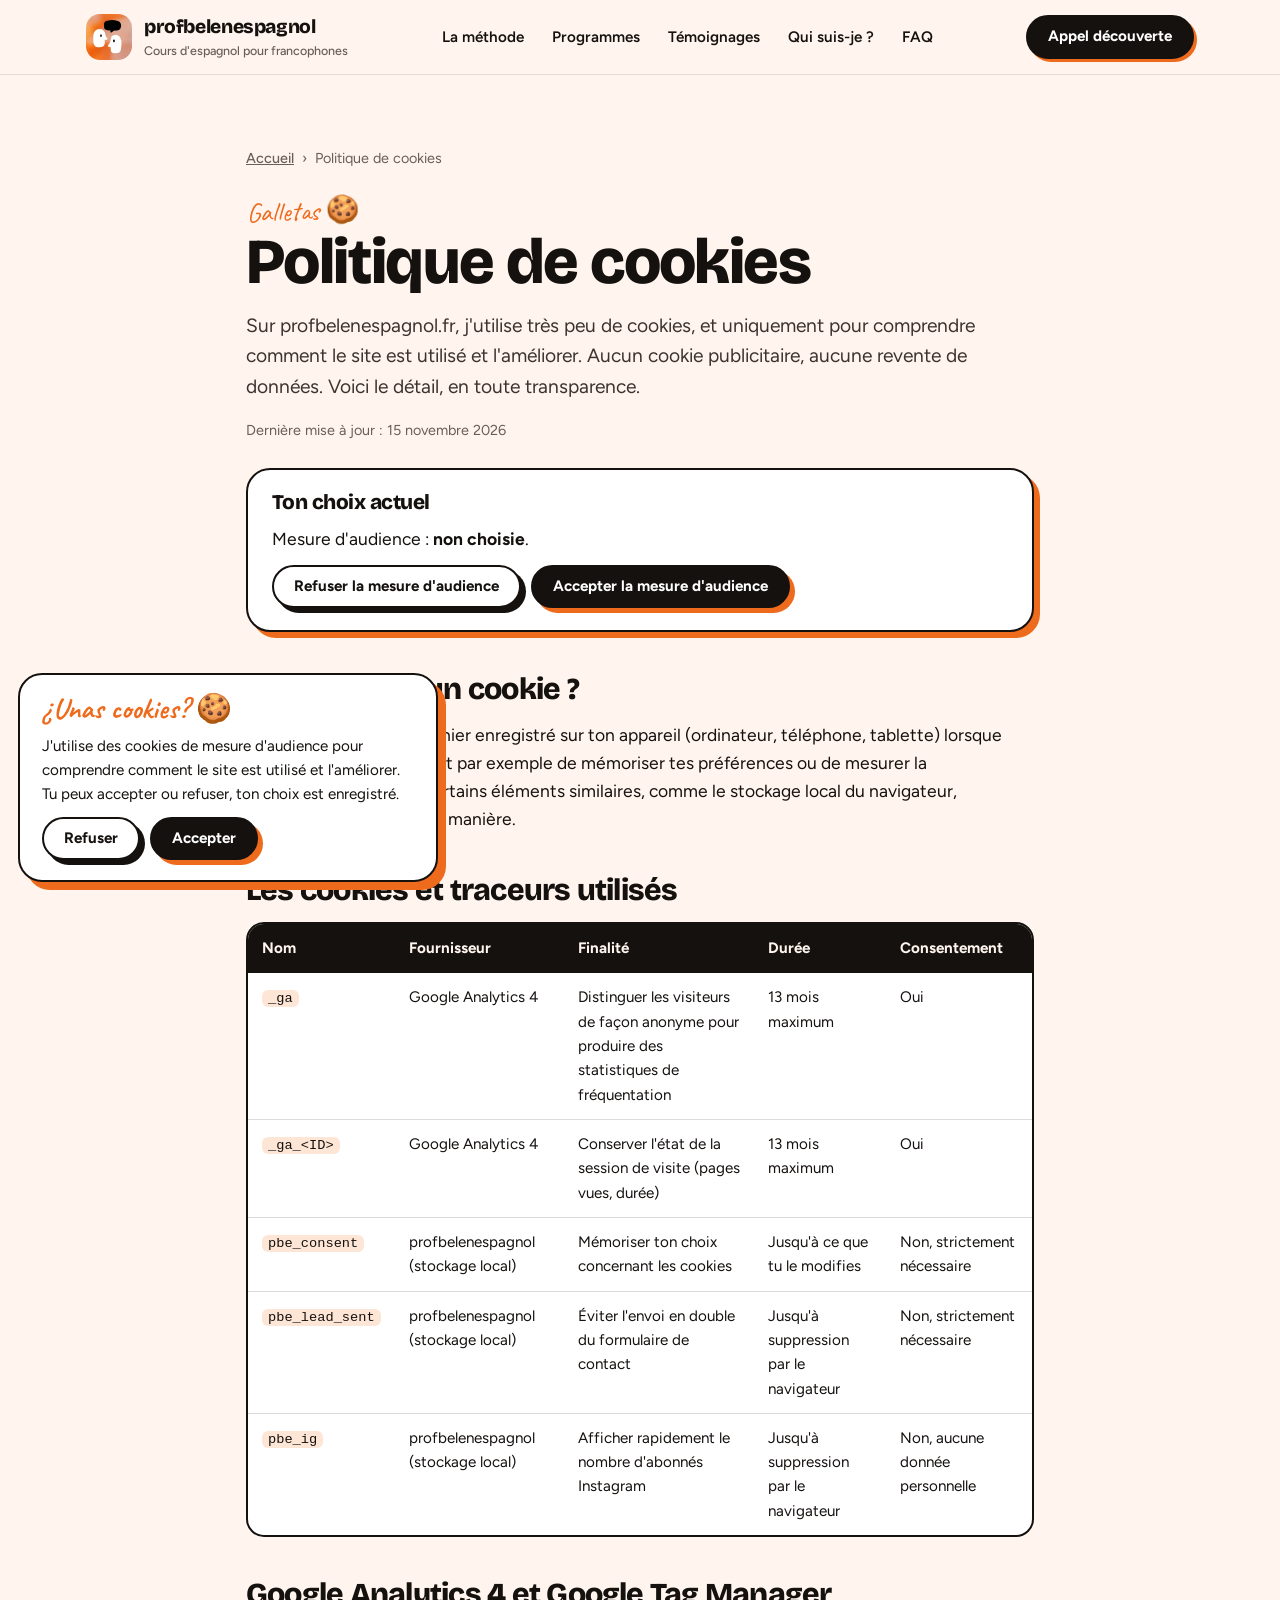
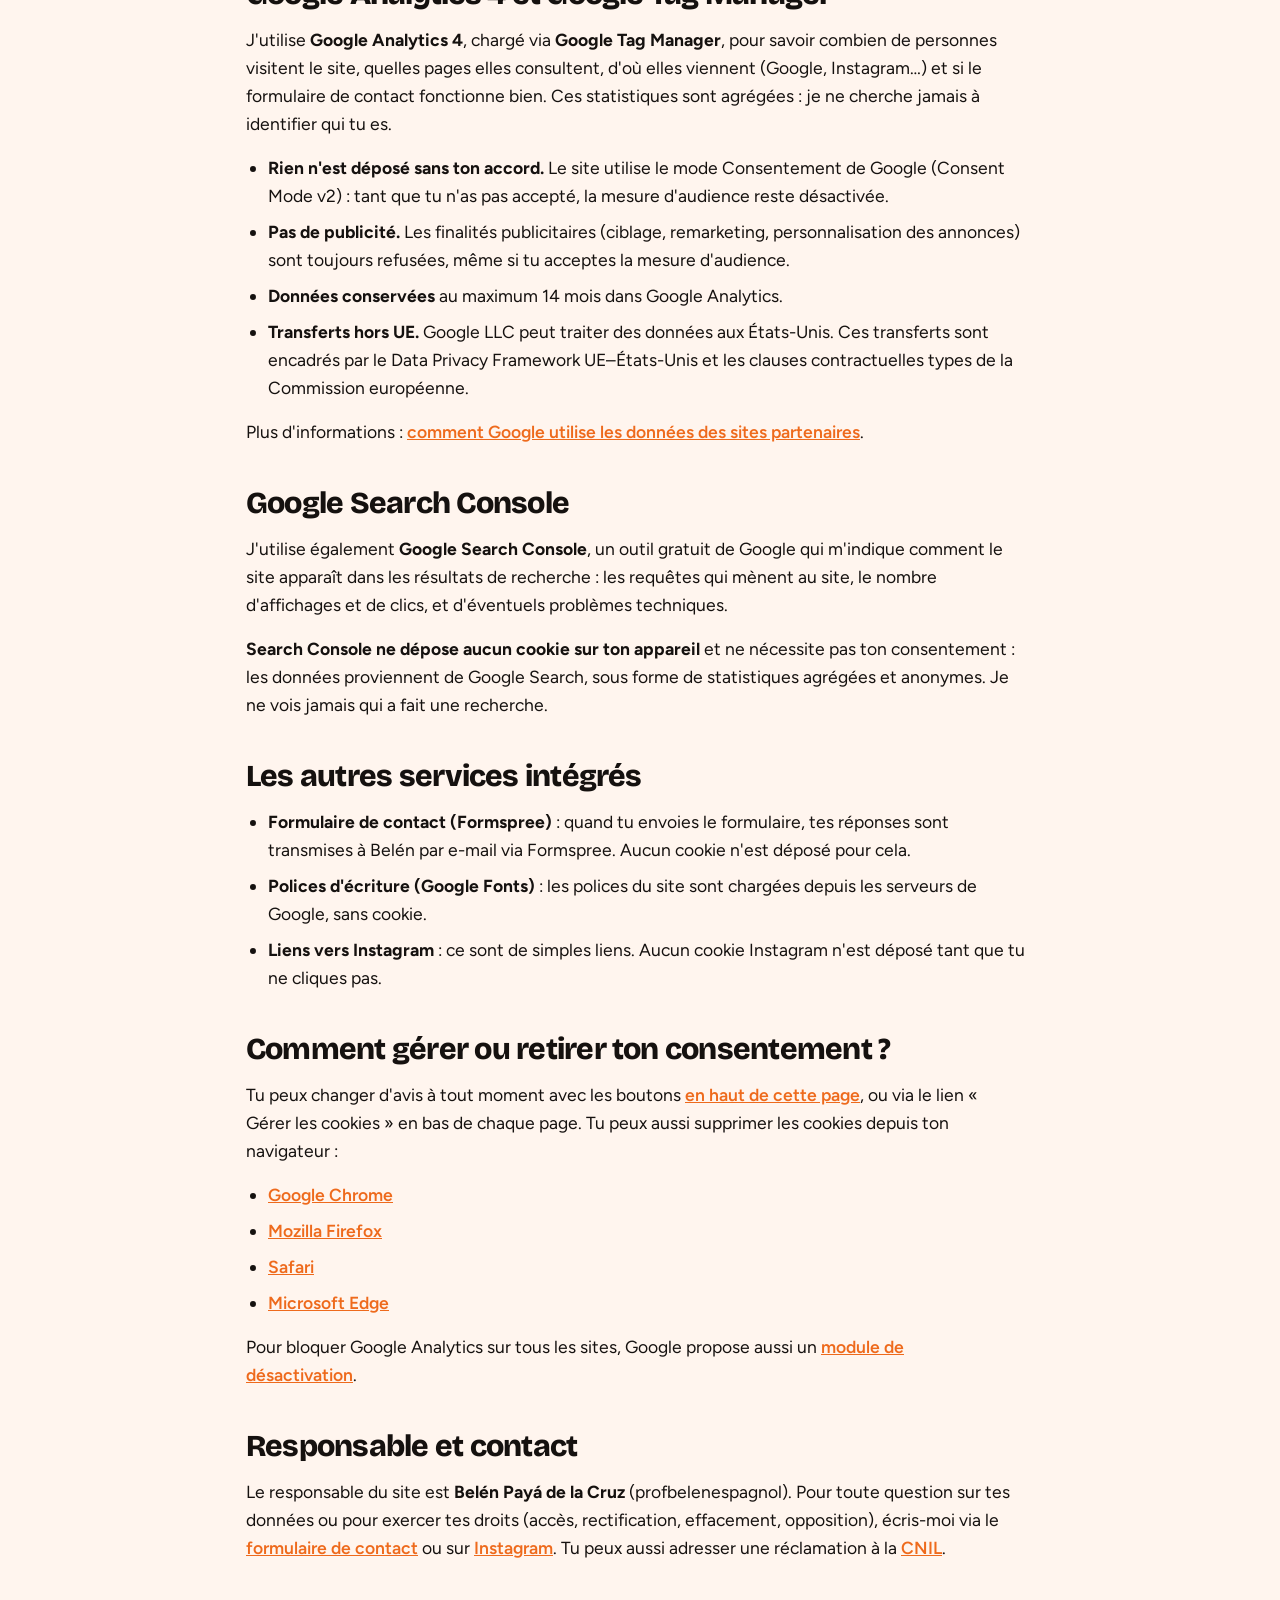
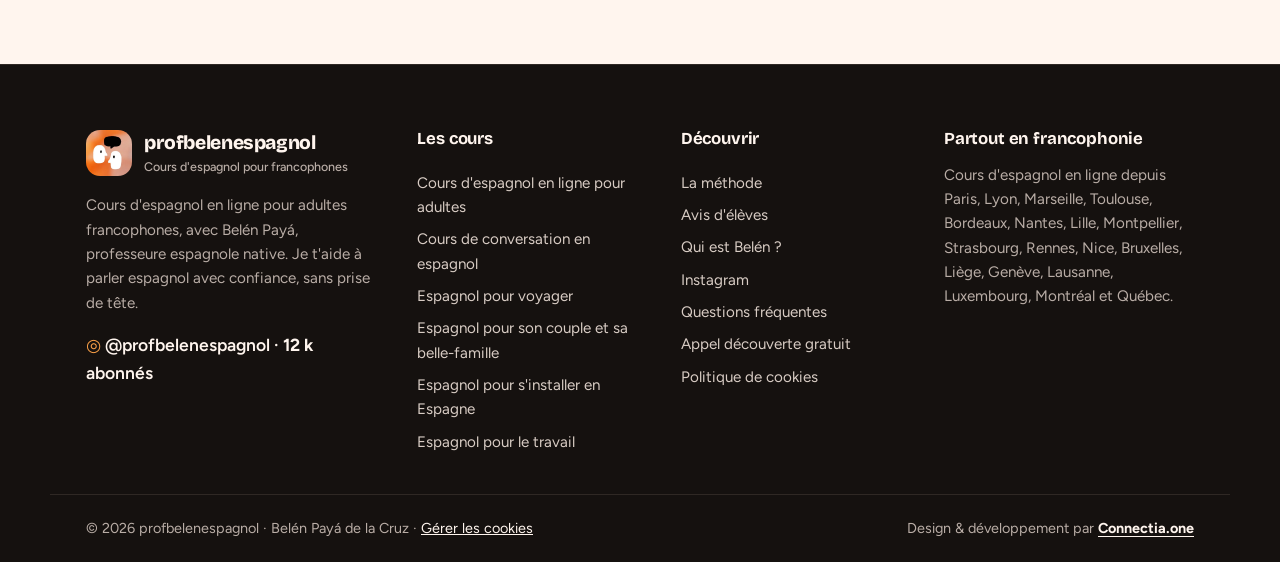
==== politique-cookies/index.html @ 4fc82ad4 "Página de política de cookies + CSS compartido + crédito Connectia en footer" ====
<!DOCTYPE html>
<html lang="fr">
<head>
<meta charset="utf-8">
<!-- Consent Mode v2 : tout refusé par défaut (RGPD / CNIL) -->
<script>
  window.dataLayer = window.dataLayer || [];
  function gtag(){dataLayer.push(arguments);}
  gtag('consent', 'default', { ad_storage: 'denied', ad_user_data: 'denied', ad_personalization: 'denied', analytics_storage: 'denied', functionality_storage: 'granted', security_storage: 'granted', wait_for_update: 500 });
  try { var c = localStorage.getItem('pbe_consent'); if (c) gtag('consent', 'update', JSON.parse(c)); } catch (e) {}
</script>
<!-- Google Tag Manager -->
<script>(function(w,d,s,l,i){w[l]=w[l]||[];w[l].push({'gtm.start':
new Date().getTime(),event:'gtm.js'});var f=d.getElementsByTagName(s)[0],
j=d.createElement(s),dl=l!='dataLayer'?'&l='+l:'';j.async=true;j.src=
'https://www.googletagmanager.com/gtm.js?id='+i+dl;f.parentNode.insertBefore(j,f);
})(window,document,'script','dataLayer','GTM-5VKLF3NR');</script>
<!-- End Google Tag Manager -->
<meta name="viewport" content="width=device-width, initial-scale=1">
<!-- SEO:START -->
<title>Politique de cookies · profbelenespagnol</title>
<meta name="description" content="Cookies utilisés sur profbelenespagnol.fr : mesure d&#x27;audience Google Analytics 4 via Google Tag Manager (avec consentement), Google Search Console sans cookie, et comment gérer ton choix.">
<meta name="robots" content="index, follow, max-image-preview:large, max-snippet:-1, max-video-preview:-1">
<meta name="author" content="Belén Payá de la Cruz">
<meta name="geo.region" content="FR">
<link rel="canonical" href="https://profbelenespagnol.fr/politique-cookies/">
<link rel="alternate" hreflang="fr" href="https://profbelenespagnol.fr/politique-cookies/">
<link rel="alternate" hreflang="fr-FR" href="https://profbelenespagnol.fr/politique-cookies/">
<link rel="alternate" hreflang="fr-BE" href="https://profbelenespagnol.fr/politique-cookies/">
<link rel="alternate" hreflang="fr-CH" href="https://profbelenespagnol.fr/politique-cookies/">
<link rel="alternate" hreflang="fr-LU" href="https://profbelenespagnol.fr/politique-cookies/">
<link rel="alternate" hreflang="fr-CA" href="https://profbelenespagnol.fr/politique-cookies/">
<link rel="alternate" hreflang="x-default" href="https://profbelenespagnol.fr/politique-cookies/">
<link rel="alternate" type="text/plain" title="Résumé pour les IA (llms.txt)" href="/llms.txt">
<link rel="sitemap" type="application/xml" href="/sitemap.xml">
<meta property="og:type" content="website">
<meta property="og:locale" content="fr_FR">
<meta property="og:locale:alternate" content="fr_BE">
<meta property="og:locale:alternate" content="fr_CH">
<meta property="og:locale:alternate" content="fr_CA">
<meta property="og:site_name" content="profbelenespagnol · Belén Payá">
<meta property="og:url" content="https://profbelenespagnol.fr/politique-cookies/">
<meta property="og:title" content="Politique de cookies · profbelenespagnol">
<meta property="og:description" content="Cookies utilisés sur profbelenespagnol.fr : mesure d&#x27;audience Google Analytics 4 via Google Tag Manager (avec consentement), Google Search Console sans cookie, et comment gérer ton choix.">
<meta property="og:image" content="https://profbelenespagnol.fr/img/og-cours-espagnol-en-ligne-francophones.jpg">
<meta property="og:image:secure_url" content="https://profbelenespagnol.fr/img/og-cours-espagnol-en-ligne-francophones.jpg">
<meta property="og:image:type" content="image/jpeg">
<meta property="og:image:width" content="1200">
<meta property="og:image:height" content="630">
<meta property="og:image:alt" content="Belén Payá, professeure d&#x27;espagnol en ligne pour francophones">
<meta property="og:see_also" content="https://www.instagram.com/profbelenespagnol/">
<meta name="twitter:card" content="summary_large_image">
<meta name="twitter:title" content="Politique de cookies · profbelenespagnol">
<meta name="twitter:description" content="Cookies utilisés sur profbelenespagnol.fr : mesure d&#x27;audience Google Analytics 4 via Google Tag Manager (avec consentement), Google Search Console sans cookie, et comment gérer ton choix.">
<meta name="twitter:image" content="https://profbelenespagnol.fr/img/og-cours-espagnol-en-ligne-francophones.jpg">
<meta name="twitter:image:alt" content="Belén Payá, professeure d&#x27;espagnol en ligne pour francophones">
<link rel="icon" href="/favicon.ico" sizes="any">
<link rel="icon" type="image/png" sizes="32x32" href="/img/favicon-32.png">
<link rel="icon" type="image/png" sizes="16x16" href="/img/favicon-16.png">
<link rel="icon" type="image/png" sizes="96x96" href="/img/favicon-96.png">
<link rel="apple-touch-icon" sizes="180x180" href="/img/icon-180.png">
<link rel="manifest" href="/site.webmanifest">
<meta name="theme-color" content="#EE6A1C">
<script type="application/ld+json">
{
 "@context": "https://schema.org",
 "@graph": [
  {
   "@type": "WebSite",
   "@id": "https://profbelenespagnol.fr/#website",
   "url": "https://profbelenespagnol.fr/",
   "name": "profbelenespagnol",
   "alternateName": [
    "Prof Belén Espagnol",
    "Belén Payá, cours d'espagnol"
   ],
   "inLanguage": "fr-FR",
   "publisher": {
    "@id": "https://profbelenespagnol.fr/#organisation"
   }
  },
  {
   "@type": [
    "EducationalOrganization",
    "ProfessionalService"
   ],
   "@id": "https://profbelenespagnol.fr/#organisation",
   "name": "profbelenespagnol",
   "alternateName": [
    "Prof Belén Espagnol",
    "Belén Payá, cours d'espagnol"
   ],
   "url": "https://profbelenespagnol.fr/",
   "logo": {
    "@type": "ImageObject",
    "@id": "https://profbelenespagnol.fr/#logo",
    "url": "https://profbelenespagnol.fr/img/icon-512.png",
    "width": 512,
    "height": 512,
    "caption": "profbelenespagnol"
   },
   "image": "https://profbelenespagnol.fr/img/og-cours-espagnol-en-ligne-francophones.jpg",
   "description": "Cours d'espagnol en ligne pour adultes francophones de France, Belgique, Suisse, Luxembourg et Canada, avec Belén Payá, professeure espagnole native.",
   "slogan": "Je t'aide à parler espagnol avec confiance, sans prise de tête.",
   "founder": {
    "@id": "https://profbelenespagnol.fr/#belen"
   },
   "employee": {
    "@id": "https://profbelenespagnol.fr/#belen"
   },
   "areaServed": [
    {
     "@type": "Country",
     "name": "France"
    },
    {
     "@type": "Country",
     "name": "Belgique"
    },
    {
     "@type": "Country",
     "name": "Suisse"
    },
    {
     "@type": "Country",
     "name": "Luxembourg"
    },
    {
     "@type": "Country",
     "name": "Canada"
    }
   ],
   "availableLanguage": [
    "fr",
    "es"
   ],
   "knowsLanguage": [
    "fr",
    "es"
   ],
   "priceRange": "€€",
   "contactPoint": {
    "@type": "ContactPoint",
    "contactType": "customer support",
    "url": "https://profbelenespagnol.fr/#contact",
    "availableLanguage": [
     "French",
     "Spanish"
    ],
    "areaServed": [
     "FR",
     "BE",
     "CH",
     "LU",
     "CA"
    ]
   },
   "hasOfferCatalog": {
    "@type": "OfferCatalog",
    "name": "Cours d'espagnol en ligne",
    "itemListElement": [
     {
      "@type": "Offer",
      "itemOffered": {
       "@type": "Service",
       "name": "Primeros pasos",
       "description": "Accompagnement pour débutants (A1–A2) : bases solides et conversation dès le premier jour.",
       "provider": {
        "@id": "https://profbelenespagnol.fr/#organisation"
       }
      }
     },
     {
      "@type": "Offer",
      "itemOffered": {
       "@type": "Service",
       "name": "Sobremesa",
       "description": "Accompagnement conversation (B1 et plus) pour débloquer l'oral et gagner en fluidité.",
       "provider": {
        "@id": "https://profbelenespagnol.fr/#organisation"
       }
      }
     },
     {
      "@type": "Offer",
      "itemOffered": {
       "@type": "Service",
       "name": "Appel découverte",
       "description": "Appel de 30 minutes, gratuit et sans engagement, pour définir ton objectif et ton niveau.",
       "provider": {
        "@id": "https://profbelenespagnol.fr/#organisation"
       }
      },
      "price": "0",
      "priceCurrency": "EUR"
     }
    ]
   },
   "sameAs": [
    "https://www.instagram.com/profbelenespagnol/"
   ]
  },
  {
   "@type": "Person",
   "@id": "https://profbelenespagnol.fr/#belen",
   "name": "Belén Payá de la Cruz",
   "alternateName": [
    "Belén Payá",
    "Prof Belén Espagnol",
    "profbelenespagnol"
   ],
   "jobTitle": "Professeure d'espagnol pour adultes francophones",
   "description": "Professeure espagnole native, créatrice de profbelenespagnol, spécialisée dans l'accompagnement des adultes francophones qui veulent débloquer l'oral en espagnol.",
   "image": "https://profbelenespagnol.fr/img/belen-paya-portrait.webp",
   "url": "https://profbelenespagnol.fr/",
   "nationality": {
    "@type": "Country",
    "name": "Espagne"
   },
   "affiliation": [
    {
     "@type": "CollegeOrUniversity",
     "name": "Universidad de Alicante"
    }
   ],
   "knowsLanguage": [
    {
     "@type": "Language",
     "name": "Espagnol",
     "alternateName": "es"
    },
    {
     "@type": "Language",
     "name": "Français",
     "alternateName": "fr"
    },
    {
     "@type": "Language",
     "name": "Anglais",
     "alternateName": "en"
    }
   ],
   "knowsAbout": [
    "Enseignement de l'espagnol langue étrangère (ELE)",
    "Espagnol pour francophones",
    "Conversation en espagnol",
    "Linguistique appliquée",
    "Espagnol pour voyager",
    "Espagnol en famille"
   ],
   "worksFor": {
    "@id": "https://profbelenespagnol.fr/#organisation"
   },
   "sameAs": [
    "https://www.instagram.com/profbelenespagnol/"
   ]
  },
  {
   "@type": "WebPage",
   "@id": "https://profbelenespagnol.fr/politique-cookies/#webpage",
   "url": "https://profbelenespagnol.fr/politique-cookies/",
   "name": "Politique de cookies · profbelenespagnol",
   "description": "Cookies utilisés sur profbelenespagnol.fr : mesure d'audience Google Analytics 4 via Google Tag Manager (avec consentement), Google Search Console sans cookie, et comment gérer ton choix.",
   "inLanguage": "fr-FR",
   "isPartOf": {
    "@id": "https://profbelenespagnol.fr/#website"
   },
   "about": {
    "@id": "https://profbelenespagnol.fr/#organisation"
   },
   "author": {
    "@id": "https://profbelenespagnol.fr/#belen"
   },
   "publisher": {
    "@id": "https://profbelenespagnol.fr/#organisation"
   },
   "primaryImageOfPage": {
    "@type": "ImageObject",
    "url": "https://profbelenespagnol.fr/img/og-cours-espagnol-en-ligne-francophones.jpg",
    "width": 1200,
    "height": 630
   },
   "datePublished": "2026-11-15",
   "dateModified": "2026-11-15",
   "keywords": "politique de cookies, Google Analytics, Google Search Console, consentement cookies",
   "breadcrumb": {
    "@id": "https://profbelenespagnol.fr/politique-cookies/#breadcrumb"
   }
  },
  {
   "@type": "BreadcrumbList",
   "@id": "https://profbelenespagnol.fr/politique-cookies/#breadcrumb",
   "itemListElement": [
    {
     "@type": "ListItem",
     "position": 1,
     "name": "Accueil",
     "item": "https://profbelenespagnol.fr/"
    },
    {
     "@type": "ListItem",
     "position": 2,
     "name": "Politique de cookies",
     "item": "https://profbelenespagnol.fr/politique-cookies/"
    }
   ]
  }
 ]
}
</script>
<!-- SEO:END -->
<link rel="preconnect" href="https://fonts.googleapis.com">
<link rel="preconnect" href="https://fonts.gstatic.com" crossorigin>
<link href="https://fonts.googleapis.com/css2?family=Bricolage+Grotesque:opsz,wght@12..96,500;12..96,700;12..96,800&family=Caveat:wght@600;700&family=Figtree:wght@400;500;600;700&display=swap" rel="stylesheet">
<link rel="stylesheet" href="../css/site.css">
</head>
<body>
<!-- Google Tag Manager (noscript) -->
<noscript><iframe src="https://www.googletagmanager.com/ns.html?id=GTM-5VKLF3NR" height="0" width="0" style="display:none;visibility:hidden"></iframe></noscript>
<!-- End Google Tag Manager (noscript) -->
<div class="progress" aria-hidden="true"></div>
<a class="skip" href="#main">Aller au contenu</a>

<header id="top">
  <nav class="wrap nav" aria-label="Navigation principale">
    <a class="brand" href="../"><img src="../img/logo-profbelenespagnol.webp" alt="Logo profbelenespagnol : deux visages qui discutent" width="46" height="46"><span><b>profbelenespagnol</b><small>Cours d'espagnol pour francophones</small></span></a>
    <ul id="menu">
      <li><a href="../#methode">La méthode</a></li>
      <li><a href="../#programmes">Programmes</a></li>
      <li><a href="../#temoignages">Témoignages</a></li>
      <li><a href="../#belen">Qui suis-je ?</a></li>
      <li><a href="../#faq">FAQ</a></li>
    </ul>
    <a class="btn btn-main" href="../#contact">Appel découverte</a>
    <button class="burger" id="burger" aria-expanded="false" aria-controls="menu">Menu</button>
  </nav>
</header>

<main id="main">
  <section class="legal">
    <div class="wrap legal-wrap">
      <nav class="crumbs" aria-label="Fil d'Ariane"><a href="../">Accueil</a> <span aria-hidden="true">›</span> <span aria-current="page">Politique de cookies</span></nav>
      <span class="eyebrow">Galletas 🍪</span>
      <h1>Politique de cookies</h1>
      <p class="legal-lead">Sur profbelenespagnol.fr, j'utilise très peu de cookies, et uniquement pour comprendre comment le site est utilisé et l'améliorer. Aucun cookie publicitaire, aucune revente de données. Voici le détail, en toute transparence.</p>
      <p class="legal-date">Dernière mise à jour : 15 novembre 2026</p>

      <div class="legal-card choice" id="mon-choix">
        <h2>Ton choix actuel</h2>
        <p id="ckState">Mesure d'audience : <b>non choisie</b>.</p>
        <div class="ck-btns"><button type="button" class="btn btn-light" id="pcNo">Refuser la mesure d'audience</button><button type="button" class="btn btn-main" id="pcYes">Accepter la mesure d'audience</button></div>
      </div>

      <h2>Qu'est-ce qu'un cookie ?</h2>
      <p>Un cookie est un petit fichier enregistré sur ton appareil (ordinateur, téléphone, tablette) lorsque tu visites un site. Il permet par exemple de mémoriser tes préférences ou de mesurer la fréquentation du site. Certains éléments similaires, comme le stockage local du navigateur, fonctionnent de la même manière.</p>

      <h2>Les cookies et traceurs utilisés</h2>
      <div class="table-wrap">
        <table>
          <thead><tr><th scope="col">Nom</th><th scope="col">Fournisseur</th><th scope="col">Finalité</th><th scope="col">Durée</th><th scope="col">Consentement</th></tr></thead>
          <tbody>
            <tr><td><code>_ga</code></td><td>Google Analytics 4</td><td>Distinguer les visiteurs de façon anonyme pour produire des statistiques de fréquentation</td><td>13 mois maximum</td><td>Oui</td></tr>
            <tr><td><code>_ga_&lt;ID&gt;</code></td><td>Google Analytics 4</td><td>Conserver l'état de la session de visite (pages vues, durée)</td><td>13 mois maximum</td><td>Oui</td></tr>
            <tr><td><code>pbe_consent</code></td><td>profbelenespagnol (stockage local)</td><td>Mémoriser ton choix concernant les cookies</td><td>Jusqu'à ce que tu le modifies</td><td>Non, strictement nécessaire</td></tr>
            <tr><td><code>pbe_lead_sent</code></td><td>profbelenespagnol (stockage local)</td><td>Éviter l'envoi en double du formulaire de contact</td><td>Jusqu'à suppression par le navigateur</td><td>Non, strictement nécessaire</td></tr>
            <tr><td><code>pbe_ig</code></td><td>profbelenespagnol (stockage local)</td><td>Afficher rapidement le nombre d'abonnés Instagram</td><td>Jusqu'à suppression par le navigateur</td><td>Non, aucune donnée personnelle</td></tr>
          </tbody>
        </table>
      </div>

      <h2>Google Analytics 4 et Google Tag Manager</h2>
      <p>J'utilise <b>Google Analytics 4</b>, chargé via <b>Google Tag Manager</b>, pour savoir combien de personnes visitent le site, quelles pages elles consultent, d'où elles viennent (Google, Instagram…) et si le formulaire de contact fonctionne bien. Ces statistiques sont agrégées : je ne cherche jamais à identifier qui tu es.</p>
      <ul>
        <li><b>Rien n'est déposé sans ton accord.</b> Le site utilise le mode Consentement de Google (Consent Mode v2) : tant que tu n'as pas accepté, la mesure d'audience reste désactivée.</li>
        <li><b>Pas de publicité.</b> Les finalités publicitaires (ciblage, remarketing, personnalisation des annonces) sont toujours refusées, même si tu acceptes la mesure d'audience.</li>
        <li><b>Données conservées</b> au maximum 14 mois dans Google Analytics.</li>
        <li><b>Transferts hors UE.</b> Google LLC peut traiter des données aux États-Unis. Ces transferts sont encadrés par le Data Privacy Framework UE–États-Unis et les clauses contractuelles types de la Commission européenne.</li>
      </ul>
      <p>Plus d'informations : <a href="https://policies.google.com/technologies/partner-sites?hl=fr" rel="noopener">comment Google utilise les données des sites partenaires</a>.</p>

      <h2>Google Search Console</h2>
      <p>J'utilise également <b>Google Search Console</b>, un outil gratuit de Google qui m'indique comment le site apparaît dans les résultats de recherche : les requêtes qui mènent au site, le nombre d'affichages et de clics, et d'éventuels problèmes techniques.</p>
      <p><b>Search Console ne dépose aucun cookie sur ton appareil</b> et ne nécessite pas ton consentement : les données proviennent de Google Search, sous forme de statistiques agrégées et anonymes. Je ne vois jamais qui a fait une recherche.</p>

      <h2>Les autres services intégrés</h2>
      <ul>
        <li><b>Formulaire de contact (Formspree)</b> : quand tu envoies le formulaire, tes réponses sont transmises à Belén par e-mail via Formspree. Aucun cookie n'est déposé pour cela.</li>
        <li><b>Polices d'écriture (Google Fonts)</b> : les polices du site sont chargées depuis les serveurs de Google, sans cookie.</li>
        <li><b>Liens vers Instagram</b> : ce sont de simples liens. Aucun cookie Instagram n'est déposé tant que tu ne cliques pas.</li>
      </ul>

      <h2>Comment gérer ou retirer ton consentement ?</h2>
      <p>Tu peux changer d'avis à tout moment avec les boutons <a href="#mon-choix">en haut de cette page</a>, ou via le lien « Gérer les cookies » en bas de chaque page. Tu peux aussi supprimer les cookies depuis ton navigateur :</p>
      <ul>
        <li><a href="https://support.google.com/chrome/answer/95647?hl=fr" rel="noopener">Google Chrome</a></li>
        <li><a href="https://support.mozilla.org/fr/kb/cookies-informations-sites-enregistrent" rel="noopener">Mozilla Firefox</a></li>
        <li><a href="https://support.apple.com/fr-fr/guide/safari/sfri11471/mac" rel="noopener">Safari</a></li>
        <li><a href="https://support.microsoft.com/fr-fr/microsoft-edge/supprimer-les-cookies-dans-microsoft-edge-63947406-40ac-c3b8-57b9-2a946a29ae09" rel="noopener">Microsoft Edge</a></li>
      </ul>
      <p>Pour bloquer Google Analytics sur tous les sites, Google propose aussi un <a href="https://tools.google.com/dlpage/gaoptout?hl=fr" rel="noopener">module de désactivation</a>.</p>

      <h2>Responsable et contact</h2>
      <p>Le responsable du site est <b>Belén Payá de la Cruz</b> (profbelenespagnol). Pour toute question sur tes données ou pour exercer tes droits (accès, rectification, effacement, opposition), écris-moi via le <a href="../#contact">formulaire de contact</a> ou sur <a href="https://www.instagram.com/profbelenespagnol/" rel="me noopener">Instagram</a>. Tu peux aussi adresser une réclamation à la <a href="https://www.cnil.fr/fr/plaintes" rel="noopener">CNIL</a>.</p>
    </div>
  </section>
</main>

<div class="cookies" id="cookies" role="dialog" aria-labelledby="ck-t" aria-describedby="ck-d" hidden>
  <p class="hand" id="ck-t">¿Unas cookies? 🍪</p>
  <p id="ck-d">J'utilise des cookies de mesure d'audience pour comprendre comment le site est utilisé et l'améliorer. Tu peux accepter ou refuser, ton choix est enregistré.</p>
  <div class="ck-btns"><button type="button" class="btn btn-light" id="ckNo">Refuser</button><button type="button" class="btn btn-main" id="ckYes">Accepter</button></div>
</div>
<footer class="site-footer">
  <div class="wrap foot-grid">
    <div class="foot-brand">
      <a class="brand" href="../"><img src="../img/logo-profbelenespagnol.webp" alt="" width="46" height="46" loading="lazy"><span><b>profbelenespagnol</b><small>Cours d'espagnol pour francophones</small></span></a>
      <p>Cours d'espagnol en ligne pour adultes francophones, avec Belén Payá, professeure espagnole native. Je t'aide à parler espagnol avec confiance, sans prise de tête.</p>
      <a class="foot-ig" href="https://www.instagram.com/profbelenespagnol/" rel="me noopener"><span aria-hidden="true">◎</span> @profbelenespagnol · <b>12 k</b> abonnés</a>
    </div>
    <nav aria-label="Cours">
      <h3>Les cours</h3>
      <a href="../#programmes">Cours d'espagnol en ligne pour adultes</a>
      <a href="../#programmes">Cours de conversation en espagnol</a>
      <a href="../#pour-qui">Espagnol pour voyager</a>
      <a href="../#pour-qui">Espagnol pour son couple et sa belle-famille</a>
      <a href="../#pour-qui">Espagnol pour s'installer en Espagne</a>
      <a href="../#pour-qui">Espagnol pour le travail</a>
    </nav>
    <nav aria-label="Découvrir">
      <h3>Découvrir</h3>
      <a href="../#methode">La méthode</a>
      <a href="../#temoignages">Avis d'élèves</a>
      <a href="../#belen">Qui est Belén ?</a>
      <a href="../#instagram">Instagram</a>
      <a href="../#faq">Questions fréquentes</a>
      <a href="../#contact">Appel découverte gratuit</a>
      <a href="./" aria-current="page">Politique de cookies</a>
    </nav>
    <div>
      <h3>Partout en francophonie</h3>
      <p class="cities">Cours d'espagnol en ligne depuis Paris, Lyon, Marseille, Toulouse, Bordeaux, Nantes, Lille, Montpellier, Strasbourg, Rennes, Nice, Bruxelles, Liège, Genève, Lausanne, Luxembourg, Montréal et Québec.</p>
    </div>
  </div>
  <div class="wrap foot-bottom">
    <span>© 2026 profbelenespagnol · Belén Payá de la Cruz · <button type="button" class="ck-link" id="ckOpen">Gérer les cookies</button></span>
    <span class="credit">Design &amp; développement par <a href="https://connectia.one" target="_blank" rel="noopener">Connectia.one</a></span>
  </div>
</footer>

<script>
const burger = document.getElementById('burger'), menu = document.getElementById('menu');
burger.addEventListener('click', () => burger.setAttribute('aria-expanded', menu.classList.toggle('open')));
(function () {
  const box = document.getElementById('cookies'), state = document.getElementById('ckState');
  const read = () => { try { return JSON.parse(localStorage.getItem('pbe_consent') || 'null'); } catch (e) { return null; } };
  const paint = () => { const c = read(); state.innerHTML = 'Mesure d\'audience : <b>' + (!c ? 'non choisie' : c.analytics_storage === 'granted' ? 'acceptée' : 'refusée') + '</b>.'; };
  const set = ok => {
    const v = ok ? 'granted' : 'denied';
    const c = { analytics_storage: v, ad_storage: 'denied', ad_user_data: 'denied', ad_personalization: 'denied' };
    gtag('consent', 'update', c);
    try { localStorage.setItem('pbe_consent', JSON.stringify(c)); } catch (e) {}
    dataLayer.push({ event: ok ? 'consent_granted' : 'consent_denied' });
    box.hidden = true; paint();
  };
  if (!read()) box.hidden = false;
  paint();
  ['ckYes', 'pcYes'].forEach(id => document.getElementById(id).onclick = () => set(true));
  ['ckNo', 'pcNo'].forEach(id => document.getElementById(id).onclick = () => set(false));
  document.getElementById('ckOpen').onclick = () => { box.hidden = false; };
})();
</script>
</body>
</html>
---- css/site.css ----
/* Univers de marque (thème unique, choisi) : le dégradé orange-pêche flou du logo, encre noire de la bulle, blanc des visages.
   Layout : sections pleine largeur qui alternent pêche clair / orange / encre, éléments "dessinés à la main" (Caveat). */
:root {
  --orange: #EE6A1C;
  --mandarina: #F99F47;
  --melocoton: #EBA582;
  --rosa: #DCA794;
  --tinta: #15110F;
  --nube: #FFF5EE;
  --blanco: #FFFFFF;
  --gris: #6B5E57;
  --display: "Bricolage Grotesque", "Arial Black", system-ui, sans-serif;
  --hand: "Caveat", "Comic Sans MS", cursive;
  --body: "Figtree", "Segoe UI", system-ui, sans-serif;
  color-scheme: light;
}
* { box-sizing: border-box; }
html { scroll-behavior: smooth; }
body { margin: 0; background: var(--nube); color: var(--tinta); font-family: var(--body); font-size: 17.5px; line-height: 1.6; overflow-x: hidden; }
img, video { max-width: 100%; display: block; height: auto; }
a { color: inherit; }
h1, h2, h3 { font-family: var(--display); line-height: 1.02; letter-spacing: -0.025em; text-wrap: balance; margin: 0; }
h2 { font-size: clamp(2.1rem, 5vw, 3.6rem); font-weight: 800; }
h3 { font-size: 1.35rem; font-weight: 700; letter-spacing: -0.01em; line-height: 1.15; }
p { margin: 0; }
.wrap { max-width: 1180px; margin: 0 auto; padding: 0 clamp(16px, 4vw, 36px); }
.hand { font-family: var(--hand); font-weight: 700; }
.eyebrow { font-family: var(--hand); font-size: 1.7rem; color: var(--orange); line-height: 1; transform: rotate(-2deg); display: inline-block; }
.lead { font-size: 1.2rem; color: var(--gris); max-width: 58ch; }
:focus-visible { outline: 3px solid var(--tinta); outline-offset: 3px; border-radius: 6px; }
section { padding: clamp(72px, 10vw, 128px) 0; position: relative; }
.head { display: grid; gap: 14px; margin-bottom: clamp(36px, 5vw, 56px); max-width: 760px; }

/* Boutons */
.btn { display: inline-flex; align-items: center; gap: 10px; font: 700 1.05rem/1 var(--body); text-decoration: none; padding: 18px 28px; border-radius: 999px; border: 2px solid var(--tinta); cursor: pointer; transition: transform .25s cubic-bezier(.2,.9,.3,1.4), box-shadow .25s; }
.btn-main { background: var(--tinta); color: var(--blanco); box-shadow: 5px 5px 0 var(--orange); }
.btn-main:hover { transform: translate(-3px, -3px) rotate(-1deg); box-shadow: 9px 9px 0 var(--orange); }
.btn-light { background: var(--blanco); color: var(--tinta); box-shadow: 5px 5px 0 var(--tinta); }
.btn-light:hover { transform: translate(-3px, -3px) rotate(1deg); box-shadow: 9px 9px 0 var(--tinta); }
.btn .arrow { transition: transform .25s; }
.btn:hover .arrow { transform: translateX(4px); }
.micro { font-size: .92rem; color: var(--gris); margin-top: 12px; display: flex; gap: 8px; flex-wrap: wrap; align-items: center; }
.micro span::before { content: "✓ "; color: var(--orange); font-weight: 700; }

/* Bandeau défilant */
.ticker { background: var(--tinta); color: var(--nube); overflow: hidden; white-space: nowrap; font-weight: 600; font-size: .92rem; }
.ticker-track { display: inline-flex; gap: 40px; padding: 9px 0; animation: slide 38s linear infinite; }
.ticker-track span::after { content: "✺"; color: var(--mandarina); margin-left: 40px; }
@keyframes slide { to { transform: translateX(-50%); } }

/* Navigation */
header { position: sticky; top: 0; z-index: 50; background: color-mix(in srgb, var(--nube) 85%, transparent); backdrop-filter: blur(12px); border-bottom: 1px solid color-mix(in srgb, var(--tinta) 10%, transparent); }
.nav { display: flex; align-items: center; justify-content: space-between; gap: 18px; height: 74px; }
.brand { display: flex; align-items: center; gap: 12px; text-decoration: none; }
.brand img { width: 46px; height: 46px; border-radius: 14px; transition: transform .4s cubic-bezier(.2,.9,.3,1.6); }
.brand:hover img { transform: rotate(-10deg) scale(1.08); }
.brand b { font-family: var(--display); font-weight: 800; font-size: 1.2rem; letter-spacing: -0.02em; line-height: 1; }
.brand small { display: block; font-size: .78rem; color: var(--gris); font-weight: 500; letter-spacing: 0; }
.nav ul { display: flex; gap: 6px; list-style: none; margin: 0; padding: 0; }
.nav ul a { display: block; white-space: nowrap; text-decoration: none; font-weight: 600; font-size: .95rem; padding: 8px 11px; border-radius: 999px; transition: background .2s; }
.nav ul a:hover { background: color-mix(in srgb, var(--orange) 16%, transparent); }
.nav .btn { padding: 12px 20px; font-size: .95rem; box-shadow: 3px 3px 0 var(--orange); }
.burger { display: none; background: var(--tinta); color: var(--blanco); border: 0; border-radius: 999px; padding: 10px 16px; font: 600 .95rem var(--body); cursor: pointer; }
@media (max-width: 1180px) {
  .nav ul { position: absolute; top: 74px; left: 0; right: 0; flex-direction: column; background: var(--nube); padding: 12px 16px 20px; border-bottom: 2px solid var(--tinta); display: none; }
  .nav ul.open { display: flex; }
  .nav ul a { font-size: 1.2rem; padding: 12px 8px; }
  .nav .btn { display: none; }
  .burger { display: block; }
}

/* Héros */
.hero { padding: clamp(40px, 6vw, 72px) 0 clamp(56px, 7vw, 96px); overflow: hidden; }
.blob { position: absolute; border-radius: 50%; filter: blur(60px); opacity: .55; z-index: 0; animation: float 14s ease-in-out infinite alternate; }
.blob.b1 { width: 520px; height: 520px; background: var(--orange); top: -120px; right: -80px; }
.blob.b2 { width: 380px; height: 380px; background: var(--mandarina); bottom: -120px; left: -120px; animation-delay: -5s; }
.blob.b3 { width: 300px; height: 300px; background: var(--rosa); top: 40%; left: 40%; animation-delay: -9s; }
@keyframes float { to { transform: translate(40px, -30px) scale(1.12); } }
.hero-grid { position: relative; z-index: 1; display: grid; grid-template-columns: 1.15fr .85fr; gap: clamp(24px, 4vw, 56px); align-items: center; }
.hero h1 { font-size: clamp(2.8rem, 7.2vw, 5.6rem); font-weight: 800; }
.hero h1 .swap { display: block; color: var(--orange); position: relative; min-height: 1.05em; margin-top: .22em; }
.swap-word { display: inline-block; animation: pop .55s cubic-bezier(.2,.9,.3,1.4); }
@keyframes pop { from { transform: translateY(.4em) rotate(4deg); opacity: 0; } }
.hero h1 .squiggle { position: relative; white-space: nowrap; }
.hero h1 .squiggle svg { position: absolute; left: 0; bottom: -.18em; width: 100%; height: .3em; }
.hero .lead { margin: 26px 0 32px; color: #3d332e; }
.hero-photo { position: relative; justify-self: center; width: min(100%, 440px); aspect-ratio: 4 / 5.2; }
.hero-photo .disc { position: absolute; inset: 12% 0 0 0; border-radius: 48% 52% 44% 56% / 55% 45% 55% 45%; background: radial-gradient(circle at 30% 30%, var(--mandarina), var(--orange) 60%, #d9541a); animation: morph 10s ease-in-out infinite alternate; border: 2px solid var(--tinta); }
@keyframes morph { to { border-radius: 58% 42% 52% 48% / 42% 58% 42% 58%; transform: rotate(6deg); } }
.hero-photo img.cut { position: absolute; bottom: 0; left: 50%; transform: translateX(-50%); height: 100%; width: auto; max-width: none; filter: drop-shadow(0 18px 24px rgba(21,17,15,.25)); }
.chat { position: absolute; background: var(--blanco); border: 2px solid var(--tinta); border-radius: 22px; padding: 10px 16px; font-weight: 600; font-size: .95rem; box-shadow: 4px 4px 0 var(--tinta); max-width: 230px; line-height: 1.35; animation: bob 4s ease-in-out infinite; }
.chat small { display: block; font-weight: 500; font-size: .76rem; color: var(--gris); }
.chat.c1 { top: 50%; left: -22%; border-bottom-left-radius: 4px; }
.chat.c2 { bottom: 6%; right: -14%; background: var(--tinta); color: var(--blanco); border-bottom-right-radius: 4px; animation-delay: -2s; box-shadow: 4px 4px 0 var(--orange); }
.chat.c2 small { color: var(--melocoton); }
@keyframes bob { 50% { transform: translateY(-10px); } }
.hello { position: absolute; top: 4%; right: -6%; font-family: var(--hand); font-size: 1.9rem; transform: rotate(8deg); line-height: 1; }
.hello svg { display: block; margin: 4px 0 0 30px; }
@media (max-width: 900px) {
  .hero-grid { grid-template-columns: 1fr; }
  .hero-photo { width: min(88%, 380px); margin-top: 12px; }
  .chat.c1 { left: -8%; top: 36%; max-width: 200px; } .chat.c2 { right: -8%; bottom: 0; max-width: 200px; } .hello { right: 0; font-size: 1.6rem; }
}

/* Bande de confiance */
.trust { background: var(--tinta); color: var(--nube); padding: 26px 0; }
.trust .wrap { display: grid; grid-template-columns: repeat(4, 1fr); gap: 20px; }
.trust div { display: flex; gap: 12px; align-items: center; font-weight: 600; line-height: 1.3; }
.trust i { font-style: normal; flex: none; width: 42px; height: 42px; border-radius: 50%; display: grid; place-items: center; background: var(--orange); font-size: 1.2rem; }
@media (max-width: 860px) { .trust .wrap { grid-template-columns: 1fr 1fr; } }
@media (max-width: 480px) { .trust .wrap { grid-template-columns: 1fr; } }

/* Ça te parle ? */
.notes { display: grid; grid-template-columns: repeat(3, 1fr); gap: 22px; }
.note { background: var(--blanco); border: 2px solid var(--tinta); border-radius: 20px; padding: 26px 24px 22px; font-family: var(--display); font-weight: 700; font-size: 1.3rem; line-height: 1.25; position: relative; transition: transform .35s cubic-bezier(.2,.9,.3,1.5), background .3s; box-shadow: 6px 6px 0 var(--tinta); }
.note::before { content: "“"; position: absolute; top: -26px; left: 18px; font-size: 4.5rem; color: var(--orange); font-family: var(--display); line-height: 1; }
.note:nth-child(odd) { transform: rotate(-1.6deg); }
.note:nth-child(even) { transform: rotate(1.4deg); }
.note:hover { transform: rotate(0) scale(1.04); background: var(--melocoton); }
.note:nth-child(3n+2) { background: #fde6d6; }
.after-notes { margin-top: 48px; display: flex; align-items: center; gap: 18px; flex-wrap: wrap; font-size: 1.25rem; font-weight: 600; max-width: 820px; }
.after-notes .hand { font-size: 2rem; color: var(--orange); }
@media (max-width: 860px) { .notes { grid-template-columns: 1fr; } }

/* Pour qui */
.orange { background: var(--orange); color: var(--blanco); }
.orange .eyebrow { color: var(--tinta); }
.orange .lead { color: #fff3ea; }
.profiles { display: grid; grid-template-columns: repeat(4, 1fr); gap: 18px; }
.profile { background: var(--nube); color: var(--tinta); border-radius: 26px; padding: 26px; display: grid; gap: 12px; align-content: start; border: 2px solid var(--tinta); transition: transform .35s cubic-bezier(.2,.9,.3,1.5); }
.profile:hover { transform: translateY(-10px) rotate(-1.5deg); }
.profile .emo { font-size: 2.4rem; line-height: 1; width: 70px; height: 70px; display: grid; place-items: center; background: var(--blanco); border-radius: 50%; border: 2px solid var(--tinta); }
.profile p { color: var(--gris); font-size: 1rem; }
.profile q { font-family: var(--hand); font-size: 1.4rem; color: var(--orange); quotes: none; line-height: 1.1; }
@media (max-width: 960px) { .profiles { grid-template-columns: 1fr 1fr; } }
@media (max-width: 560px) { .profiles { grid-template-columns: 1fr; } }

/* Méthode */
.method { display: grid; grid-template-columns: .9fr 1.1fr; gap: clamp(32px, 5vw, 72px); align-items: start; }
.method .sticky { position: sticky; top: 110px; display: grid; gap: 18px; }
.pillars { display: grid; gap: 16px; counter-reset: p; }
.pillar { display: grid; grid-template-columns: 64px 1fr; gap: 18px; align-items: start; padding: 22px; background: var(--blanco); border-radius: 22px; border: 2px solid var(--tinta); counter-increment: p; transition: transform .3s; }
.pillar:hover { transform: translateX(8px); }
.pillar::before { content: counter(p, decimal-leading-zero); font-family: var(--display); font-weight: 800; font-size: 1.6rem; width: 64px; height: 64px; display: grid; place-items: center; border-radius: 18px; background: var(--orange); color: var(--blanco); }
.pillar p { color: var(--gris); margin-top: 4px; font-size: 1rem; }
.gram { font-family: var(--hand); font-size: 1.6rem; line-height: 1.15; transform: rotate(-1.5deg); background: var(--tinta); color: var(--nube); padding: 18px 22px; border-radius: 18px; }
.gram b { color: var(--mandarina); }
@media (max-width: 900px) { .method { grid-template-columns: 1fr; } .method .sticky { position: static; } }

/* Supports */
.materials { background: var(--tinta); color: var(--nube); overflow: hidden; }
.materials .eyebrow { color: var(--mandarina); }
.materials .lead { color: #cbbfb8; }
.reel { display: flex; gap: 22px; width: max-content; animation: slide 46s linear infinite; padding: 10px 0 20px; }
.reel:hover { animation-play-state: paused; }
.reel figure { margin: 0; width: clamp(260px, 30vw, 380px); flex: none; border-radius: 18px; overflow: hidden; border: 2px solid var(--nube); transform: rotate(-2deg); transition: transform .35s; }
.reel figure:nth-child(even) { transform: rotate(2deg); }
.reel figure:hover { transform: rotate(0) scale(1.05); }
.reel img { width: 100%; aspect-ratio: 16/9; object-fit: cover; }

/* Étapes */
.steps { display: grid; grid-template-columns: repeat(4, 1fr); gap: 18px; position: relative; }
.step { position: relative; display: grid; gap: 10px; align-content: start; padding: 28px 22px; border-radius: 24px; background: var(--blanco); border: 2px solid var(--tinta); }
.step .n { font-family: var(--hand); font-size: 3.2rem; line-height: .8; color: var(--orange); }
.step p { color: var(--gris); font-size: 1rem; }
.step:not(:last-child)::after { content: "→"; position: absolute; right: -16px; top: 40%; z-index: 2; width: 30px; height: 30px; border-radius: 50%; background: var(--tinta); color: var(--blanco); display: grid; place-items: center; font-weight: 700; }
@media (max-width: 900px) { .steps { grid-template-columns: 1fr 1fr; } .step::after { display: none; } }
@media (max-width: 520px) { .steps { grid-template-columns: 1fr; } }

/* Programmes */
.programs { display: grid; grid-template-columns: repeat(3, 1fr); gap: 22px; align-items: stretch; }
.program { border-radius: 28px; border: 2px solid var(--tinta); padding: 30px 26px; display: grid; gap: 14px; align-content: start; background: var(--blanco); position: relative; transition: transform .35s cubic-bezier(.2,.9,.3,1.5), box-shadow .35s; }
.program:hover { transform: translateY(-8px); box-shadow: 8px 8px 0 var(--tinta); }
.program .tag { justify-self: start; font-size: .82rem; font-weight: 700; padding: 5px 12px; border-radius: 999px; background: var(--nube); border: 1.5px solid var(--tinta); }
.program h3 { font-size: 2rem; }
.program h3 small { display: block; font-family: var(--hand); font-weight: 700; font-size: 1.4rem; color: var(--orange); letter-spacing: 0; margin-top: 4px; }
.program ul { list-style: none; padding: 0; margin: 4px 0 8px; display: grid; gap: 9px; }
.program li { padding-left: 30px; position: relative; font-size: 1rem; }
.program li::before { content: ""; position: absolute; left: 0; top: 4px; width: 18px; height: 18px; border-radius: 50%; background: var(--orange); box-shadow: inset 0 0 0 5px var(--melocoton); }
.program.star { background: var(--tinta); color: var(--nube); }
.program.star .tag { background: var(--orange); color: var(--blanco); border-color: var(--orange); }
.program.star h3 small { color: var(--mandarina); }
.program.star li::before { box-shadow: inset 0 0 0 5px var(--tinta); }
.program.apero { background: #fde6d6; }
.program.apero img { border-radius: 16px; border: 2px solid var(--tinta); aspect-ratio: 4/3; object-fit: cover; object-position: top; width: 100%; }
.program .price { font-size: .95rem; color: var(--gris); margin-top: auto; padding-top: 8px; border-top: 1.5px dashed currentColor; }
.program.star .price { color: #cbbfb8; }
@media (max-width: 960px) { .programs { grid-template-columns: 1fr; max-width: 560px; } }

/* Témoignages */
.peach { background: linear-gradient(180deg, var(--melocoton), #f6c6a9); }
.carousel { position: relative; }
.track { display: flex; gap: 22px; overflow-x: auto; scroll-snap-type: x mandatory; scroll-behavior: smooth; padding: 14px 4px 30px; scrollbar-width: none; }
.track::-webkit-scrollbar { display: none; }
.wa { scroll-snap-align: start; flex: 0 0 clamp(280px, 31%, 380px); background: #efe7de url("data:image/svg+xml,%3Csvg xmlns='http://www.w3.org/2000/svg' width='40' height='40'%3E%3Ccircle cx='4' cy='4' r='1.4' fill='%23d9cbbd'/%3E%3C/svg%3E"); border: 2px solid var(--tinta); border-radius: 26px; padding: 18px; display: flex; flex-direction: column; gap: 10px; box-shadow: 6px 6px 0 var(--tinta); }
.wa-top { display: flex; align-items: center; gap: 10px; font-weight: 700; font-size: .95rem; padding-bottom: 10px; border-bottom: 1px solid #d9cbbd; }
.wa-top .av { width: 36px; height: 36px; border-radius: 50%; background: var(--orange); color: var(--blanco); display: grid; place-items: center; font-family: var(--display); }
.wa-top small { display: block; font-weight: 500; color: var(--gris); font-size: .78rem; }
.bubble { background: var(--blanco); border-radius: 16px 16px 16px 4px; padding: 11px 14px 18px; font-size: 1rem; line-height: 1.45; position: relative; max-width: 94%; box-shadow: 0 1px 1px rgba(0,0,0,.08); }
.bubble time { position: absolute; right: 10px; bottom: 3px; font-size: .7rem; color: #8b8079; }
.bubble.me { align-self: flex-end; background: #ffd9bf; border-radius: 16px 16px 4px 16px; }
.bubble.big { font-size: 1.12rem; font-weight: 600; }
.ctrl { display: flex; gap: 12px; align-items: center; justify-content: space-between; flex-wrap: wrap; margin-top: 6px; }
.ctrl .btns { display: flex; gap: 10px; }
.round { width: 56px; height: 56px; border-radius: 50%; border: 2px solid var(--tinta); background: var(--blanco); font-size: 1.4rem; cursor: pointer; transition: transform .2s, background .2s; box-shadow: 3px 3px 0 var(--tinta); }
.round:hover { background: var(--tinta); color: var(--blanco); transform: scale(1.08); }
.dots { display: flex; gap: 6px; }
.dots i { width: 10px; height: 10px; border-radius: 99px; background: color-mix(in srgb, var(--tinta) 25%, transparent); transition: width .3s, background .3s; }
.dots i.on { width: 30px; background: var(--tinta); }
.videos { display: grid; grid-template-columns: repeat(3, 1fr); gap: 22px; margin-top: 64px; }
.vcard { position: relative; border-radius: 26px; overflow: hidden; border: 2px solid var(--tinta); aspect-ratio: 9/14; background: var(--tinta); box-shadow: 6px 6px 0 var(--tinta); }
.vcard video { width: 100%; height: 100%; object-fit: cover; }
.vcard .play { position: absolute; inset: 0; display: grid; place-items: center; background: linear-gradient(180deg, transparent 50%, rgba(21,17,15,.75)); border: 0; cursor: pointer; color: var(--blanco); transition: background .3s; }
.vcard .play span { width: 82px; height: 82px; border-radius: 50%; background: var(--orange); display: grid; place-items: center; font-size: 1.8rem; border: 2px solid var(--blanco); transition: transform .3s cubic-bezier(.2,.9,.3,1.6); padding-left: 6px; }
.vcard .play:hover span { transform: scale(1.15) rotate(-8deg); }
.vcard figcaption { position: absolute; left: 18px; bottom: 16px; color: var(--blanco); font-family: var(--display); font-weight: 700; font-size: 1.3rem; pointer-events: none; }
.vcard figcaption small { display: block; font-family: var(--body); font-weight: 500; font-size: .85rem; opacity: .85; }
.vcard.playing .play, .vcard.playing figcaption { display: none; }
@media (max-width: 860px) { .videos { grid-template-columns: 1fr; max-width: 380px; margin-left: auto; margin-right: auto; } .wa { flex-basis: 86%; } }

/* À propos */
.about { display: grid; grid-template-columns: .85fr 1.15fr; gap: clamp(32px, 6vw, 80px); align-items: start; }
.polaroids { position: relative; min-height: 560px; }
.pol { position: absolute; background: var(--blanco); padding: 10px 10px 40px; border: 2px solid var(--tinta); border-radius: 6px; box-shadow: 6px 6px 0 var(--tinta); transition: transform .4s cubic-bezier(.2,.9,.3,1.5), z-index 0s; }
.pol img { border-radius: 2px; object-fit: cover; width: 100%; height: 100%; }
.pol figcaption { position: absolute; bottom: 6px; left: 0; right: 0; text-align: center; font-family: var(--hand); font-size: 1.35rem; line-height: 1.1; }
.pol:hover { transform: rotate(0) scale(1.06); z-index: 5; }
.pol.p1 { width: 66%; aspect-ratio: 4/5; top: 0; left: 4%; transform: rotate(-4deg); z-index: 2; }
.pol.p1 img { height: calc(100% - 0px); }
.pol.p2 { width: 56%; aspect-ratio: 4/3; top: 40%; right: 0; transform: rotate(5deg); z-index: 3; }
.pol.p3 { width: 48%; aspect-ratio: 4/3; bottom: -4%; left: 0; transform: rotate(-2deg); z-index: 4; }
.about-text { display: grid; gap: 18px; }
.about-text p { font-size: 1.08rem; }
.about-text .sign { font-family: var(--hand); font-size: 2.6rem; color: var(--orange); line-height: 1; }
.values { display: flex; flex-wrap: wrap; gap: 10px; margin-top: 6px; }
.values span { border: 2px solid var(--tinta); border-radius: 999px; padding: 8px 16px; font-weight: 600; background: var(--blanco); transition: background .2s, transform .2s; }
.values span:hover { background: var(--orange); color: var(--blanco); transform: rotate(-3deg); }
@media (max-width: 900px) { .about { grid-template-columns: 1fr; } .polaroids { min-height: 500px; max-width: 460px; } }

/* FAQ */
.faq { max-width: 860px; }
details { border: 2px solid var(--tinta); border-radius: 22px; background: var(--blanco); margin-bottom: 14px; transition: background .25s; }
details[open] { background: #fde6d6; }
summary { list-style: none; cursor: pointer; padding: 22px 24px; font-family: var(--display); font-weight: 700; font-size: 1.2rem; display: flex; justify-content: space-between; gap: 18px; align-items: center; }
summary::-webkit-details-marker { display: none; }
summary::after { content: "+"; flex: none; width: 38px; height: 38px; border-radius: 50%; background: var(--orange); color: var(--blanco); display: grid; place-items: center; font-size: 1.5rem; transition: transform .3s; }
details[open] summary::after { transform: rotate(45deg); background: var(--tinta); }
details p { padding: 0 24px 22px; color: #3d332e; max-width: 68ch; }

/* Contact / CTA final */
.final { background: var(--tinta); color: var(--nube); overflow: hidden; }
.final .blob { opacity: .45; }
.final-grid { position: relative; z-index: 1; display: grid; grid-template-columns: 1fr 1fr; gap: clamp(32px, 5vw, 72px); align-items: start; }
.final h2 { font-size: clamp(2.4rem, 6vw, 4.4rem); }
.final h2 em { font-style: normal; color: var(--mandarina); }
.final .lead { color: #d8ccc4; margin-top: 18px; }
.final .micro { color: #d8ccc4; }
form { background: var(--nube); color: var(--tinta); border-radius: 28px; padding: 28px; display: grid; gap: 14px; border: 2px solid var(--nube); box-shadow: 8px 8px 0 var(--orange); }
label { font-weight: 700; font-size: .95rem; display: grid; gap: 6px; }
input, select, textarea { font: inherit; padding: 13px 15px; border-radius: 14px; border: 2px solid var(--tinta); background: var(--blanco); color: var(--tinta); width: 100%; }
input:focus, select:focus, textarea:focus { outline: none; box-shadow: 0 0 0 4px color-mix(in srgb, var(--orange) 40%, transparent); }
textarea { min-height: 96px; resize: vertical; }
.two { display: grid; grid-template-columns: 1fr 1fr; gap: 14px; }
.out { display: none; gap: 10px; border: 2px dashed var(--orange); border-radius: 18px; padding: 16px; background: var(--blanco); }
.out.show { display: grid; }
.out pre { margin: 0; white-space: pre-wrap; font: inherit; font-size: .95rem; }
.err { color: #b3360a; font-weight: 600; font-size: .95rem; min-height: 1em; }
.insta { display: inline-flex; align-items: center; gap: 12px; margin-top: 26px; text-decoration: none; font-weight: 700; border-bottom: 2px solid var(--mandarina); padding-bottom: 2px; }
@media (max-width: 900px) { .final-grid { grid-template-columns: 1fr; } }
@media (max-width: 520px) { .two { grid-template-columns: 1fr; } }



/* Apparition au défilement : amélioration progressive, contenu visible sans elle */
@supports (animation-timeline: view()) {
  @media (prefers-reduced-motion: no-preference) {
    .reveal { animation: rise both cubic-bezier(.2,.8,.3,1); animation-timeline: view(); animation-range: entry 0% cover 28%; }
    @keyframes rise { from { opacity: .15; transform: translateY(60px) scale(.97); } }
  }
}
@media (prefers-reduced-motion: reduce) {
  *, *::before, *::after { animation: none !important; transition: none !important; }
  html { scroll-behavior: auto; }
}

/* Lien d'évitement */
.skip { position: absolute; left: 12px; top: -60px; z-index: 100; background: var(--tinta); color: var(--blanco); padding: 10px 16px; border-radius: 10px; font-weight: 700; }
.skip:focus { top: 12px; }
.nav-ig { display: inline-flex; align-items: center; gap: 6px; }
.nav-ig b { background: var(--orange); color: var(--blanco); border-radius: 999px; padding: 1px 8px; font-size: .8rem; }
.ig-count.todo { background: #fff2c7; color: #6b4b00; border-radius: 6px; padding: 0 5px; }

/* En bref */
.bref { padding: clamp(56px, 8vw, 96px) 0; }
.bref-grid { display: grid; grid-template-columns: 1fr 1.1fr; gap: clamp(28px, 5vw, 64px); align-items: start; }
.bref-def { font-size: 1.15rem; margin-top: 18px; max-width: 56ch; }
.facts { margin: 0; display: grid; gap: 0; border: 2px solid var(--tinta); border-radius: 24px; background: var(--blanco); overflow: hidden; box-shadow: 6px 6px 0 var(--orange); }
.facts div { display: grid; grid-template-columns: 150px 1fr; gap: 14px; padding: 14px 20px; border-bottom: 1.5px dashed color-mix(in srgb, var(--tinta) 25%, transparent); }
.facts div:last-child { border-bottom: 0; }
.facts dt { font-weight: 700; color: var(--orange); }
.facts dd { margin: 0; }
@media (max-width: 900px) { .bref-grid { grid-template-columns: 1fr; } }
@media (max-width: 480px) { .facts div { grid-template-columns: 1fr; gap: 2px; } }

/* Instagram */
.insta-sec { background: var(--tinta); color: var(--nube); overflow: hidden; }
.insta-sec .blob { opacity: .35; }
.insta-grid { position: relative; z-index: 1; display: grid; grid-template-columns: .8fr 1.2fr; gap: clamp(28px, 5vw, 64px); align-items: center; }
.ig-card { background: var(--blanco); color: var(--tinta); border-radius: 30px; padding: 28px; border: 2px solid var(--nube); box-shadow: 10px 10px 0 var(--orange); transform: rotate(-2deg); transition: transform .4s cubic-bezier(.2,.9,.3,1.5); display: grid; gap: 18px; }
.ig-card:hover { transform: rotate(0) scale(1.02); }
.ig-head { display: flex; gap: 20px; align-items: center; }
.ig-ring { flex: none; width: 104px; height: 104px; border-radius: 50%; padding: 4px; background: conic-gradient(from 200deg, #feda75, #fa7e1e, #d62976, #962fbf, #4f5bd5, #feda75); display: grid; place-items: center; }
.ig-ring img { width: 96px; height: 96px; border-radius: 50%; border: 4px solid var(--blanco); object-fit: cover; }
.ig-handle { font-weight: 700; font-size: 1.15rem; }
.ig-verified { color: var(--orange); }
.ig-stats { display: flex; gap: 22px; margin-top: 6px; }
.ig-stats b { display: block; font-family: var(--display); font-size: 1.8rem; line-height: 1.05; }
.ig-stats span { font-size: .9rem; color: var(--gris); }
.ig-bio { font-size: .98rem; line-height: 1.5; }
.btn-ig { justify-self: start; color: var(--blanco); border-color: transparent; background: linear-gradient(90deg, #fa7e1e, #d62976 60%, #962fbf); box-shadow: 4px 4px 0 var(--tinta); }
.btn-ig:hover { transform: translate(-3px, -3px); box-shadow: 8px 8px 0 var(--tinta); }
.ig-grid { margin-top: 28px; display: grid; grid-template-columns: repeat(3, 1fr); gap: 10px; }
.ig-grid a { position: relative; display: block; aspect-ratio: 16 / 11; overflow: hidden; border-radius: 14px; border: 2px solid var(--nube); }
.ig-grid img { width: 100%; height: 100%; object-fit: cover; transition: transform .5s; }
.ig-grid span { position: absolute; inset: auto 0 0 0; padding: 26px 10px 8px; font-weight: 700; font-size: .9rem; background: linear-gradient(transparent, rgba(21,17,15,.85)); opacity: 0; transition: opacity .3s; }
.ig-grid a:hover img { transform: scale(1.12) rotate(2deg); }
.ig-grid a:hover span, .ig-grid a:focus-visible span { opacity: 1; }
.ig-float { position: fixed; right: 18px; bottom: 18px; z-index: 40; display: flex; align-items: center; gap: 10px; text-decoration: none; background: var(--blanco); border: 2px solid var(--tinta); border-radius: 999px; padding: 8px 16px 8px 8px; font-weight: 700; font-size: .92rem; box-shadow: 4px 4px 0 var(--orange); transition: transform .3s cubic-bezier(.2,.9,.3,1.5); }
.ig-float:hover { transform: translateY(-4px) rotate(-2deg); }
.ig-float img { width: 36px; height: 36px; border-radius: 50%; }
.ig-float small { display: block; font-weight: 500; color: var(--gris); font-size: .76rem; }
@media (max-width: 900px) { .insta-grid { grid-template-columns: 1fr; } .ig-card { max-width: 440px; } }
@media (max-width: 520px) { .ig-float span { display: none; } .ig-float { padding: 6px; } }

/* Formulaire par étapes */
.wizard { position: relative; }
.hp { position: absolute; left: -9999px; width: 1px; height: 1px; opacity: 0; }
.wz-top { display: grid; gap: 8px; }
.wz-count { font-size: .85rem; font-weight: 700; color: var(--orange); }
.wz-bar { height: 8px; border-radius: 99px; background: color-mix(in srgb, var(--tinta) 12%, transparent); overflow: hidden; }
.wz-bar i { display: block; height: 100%; width: 25%; background: linear-gradient(90deg, var(--mandarina), var(--orange)); border-radius: 99px; transition: width .45s cubic-bezier(.2,.9,.3,1.2); }
fieldset { border: 0; padding: 0; margin: 0; min-width: 0; }
.wz-step { display: none; gap: 12px; }
.wz-step.active { display: grid; animation: stepIn .45s cubic-bezier(.2,.9,.3,1.2); }
@keyframes stepIn { from { opacity: 0; transform: translateX(30px); } }
legend { font-family: var(--display); font-weight: 800; font-size: 1.55rem; line-height: 1.1; letter-spacing: -0.02em; padding: 0; margin-bottom: 4px; }
.wz-hint { color: var(--gris); font-size: .95rem; }
.chips { display: flex; flex-wrap: wrap; gap: 10px; }
.chip input, .pick input { position: absolute; opacity: 0; pointer-events: none; }
.chip span { display: inline-block; padding: 11px 16px; border-radius: 999px; border: 2px solid var(--tinta); background: var(--blanco); font-weight: 600; cursor: pointer; transition: background .2s, transform .2s, color .2s; }
.chip span:hover { transform: translateY(-2px); }
.chip input:checked + span { background: var(--orange); color: var(--blanco); border-color: var(--orange); transform: rotate(-2deg); }
.chip input:focus-visible + span, .pick input:focus-visible + span { outline: 3px solid var(--tinta); outline-offset: 2px; }
.cards { display: grid; grid-template-columns: 1fr 1fr; gap: 10px; }
.pick span { display: grid; gap: 2px; padding: 14px 16px; border: 2px solid var(--tinta); border-radius: 16px; background: var(--blanco); cursor: pointer; font-size: .9rem; color: var(--gris); transition: background .2s, transform .2s; height: 100%; }
.pick b { color: var(--tinta); font-size: 1rem; }
.pick input:checked + span { background: var(--tinta); color: #d8ccc4; transform: scale(1.02); box-shadow: 4px 4px 0 var(--orange); }
.pick input:checked + span b { color: var(--blanco); }
label small { font-weight: 500; color: var(--gris); }
.consent { display: flex; gap: 10px; align-items: flex-start; font-weight: 500; font-size: .9rem; }
.consent input { width: 20px; height: 20px; margin-top: 2px; flex: none; accent-color: var(--orange); }
.wz-nav { display: flex; justify-content: space-between; gap: 10px; flex-wrap: wrap; }
.wz-nav .btn[hidden] { display: none; }
.wz-nav #wzNext, .wz-nav #wzSend { margin-left: auto; }
.wz-done { display: grid; gap: 10px; animation: stepIn .5s; }
.wz-done[hidden] { display: none; }
@media (max-width: 520px) { .cards { grid-template-columns: 1fr; } }

/* Pied de page */
.site-footer { background: var(--tinta); color: #b9ada6; padding: 64px 0 0; border-top: 1px solid #2f2824; }
.foot-grid { display: grid; grid-template-columns: 1.3fr 1fr 1fr 1.1fr; gap: 36px; padding-bottom: 40px; }
.site-footer h3 { color: var(--nube); font-size: 1.05rem; margin-bottom: 14px; }
.site-footer nav { display: grid; gap: 8px; align-content: start; }
.site-footer nav a { color: #d8ccc4; text-decoration: none; font-size: .95rem; }
.site-footer nav a:hover { color: var(--mandarina); }
.foot-brand { display: grid; gap: 16px; align-content: start; }
.foot-brand .brand b { color: var(--nube); }
.foot-brand .brand small { color: #b9ada6; }
.foot-brand p, .cities { font-size: .95rem; line-height: 1.6; }
.foot-ig { color: var(--nube); text-decoration: none; font-weight: 600; }
.foot-ig span { color: var(--mandarina); }
.foot-bottom { display: flex; justify-content: space-between; flex-wrap: wrap; gap: 12px; padding: 22px clamp(16px, 4vw, 36px); border-top: 1px solid #2f2824; font-size: .9rem; }
.foot-bottom a { color: var(--nube); font-weight: 700; }
@media (max-width: 960px) { .foot-grid { grid-template-columns: 1fr 1fr; } }
@media (max-width: 560px) { .foot-grid { grid-template-columns: 1fr; } }

/* Avals institutionnels */
.avals { padding: clamp(48px, 7vw, 88px) 0; background: var(--blanco); border-bottom: 2px solid var(--tinta); }
.avals-grid { display: grid; gap: clamp(26px, 4vw, 44px); }
.avals-text { display: grid; gap: 12px; max-width: 760px; }
.avals-text h2 { font-size: clamp(1.8rem, 3.6vw, 2.6rem); }
.avals-text p { color: var(--gris); max-width: 56ch; }
.avals-logos { list-style: none; margin: 0; padding: 0; display: grid; grid-template-columns: repeat(3, 1fr); gap: 20px; }
.aval { display: grid; grid-template-rows: 140px auto; gap: 16px; padding: 26px 22px 20px; border: 2px solid var(--tinta); border-radius: 24px; background: var(--blanco); box-shadow: 6px 6px 0 var(--tinta); transition: transform .35s cubic-bezier(.2,.9,.3,1.5), box-shadow .35s; }
.aval:nth-child(2) { box-shadow: 6px 6px 0 var(--orange); }
.aval:hover { transform: translateY(-6px) rotate(-1deg); box-shadow: 10px 10px 0 var(--orange); }
.aval img { width: auto; height: auto; max-width: 100%; max-height: 140px; margin: auto; object-fit: contain; }
.aval p { display: grid; gap: 2px; text-align: center; border-top: 1.5px dashed color-mix(in srgb, var(--tinta) 30%, transparent); padding-top: 12px; }
.aval p span { font-size: .88rem; color: var(--gris); }
@media (max-width: 760px) {
  .avals-logos { grid-template-columns: 1fr; gap: 14px; }
  .aval { grid-template-rows: none; grid-template-columns: 110px 1fr; align-items: center; padding: 14px 18px; gap: 18px; }
  .aval img { max-height: 84px; }
  .aval p { text-align: left; border-top: 0; border-left: 1.5px dashed color-mix(in srgb, var(--tinta) 30%, transparent); padding: 4px 0 4px 16px; }
}

/* ====== Transitions et effets ====== */
.progress { position: fixed; top: 0; left: 0; right: 0; height: 4px; z-index: 200; background: linear-gradient(90deg, var(--mandarina), var(--orange), var(--rosa)); transform-origin: 0 50%; transform: scaleX(0); pointer-events: none; }
@supports (animation-timeline: scroll()) {
  @media (prefers-reduced-motion: no-preference) {
    .progress { animation: grow linear both; animation-timeline: scroll(root); }
    @keyframes grow { to { transform: scaleX(1); } }
  }
}
/* Entrée du héros au chargement */
@media (prefers-reduced-motion: no-preference) {
  .hero .eyebrow, .hero h1, .hero .lead, .hero .btn, .hero .micro { animation: heroIn .9s cubic-bezier(.2,.9,.3,1.1) both; }
  .hero h1 { animation-delay: .08s; } .hero .lead { animation-delay: .2s; } .hero .btn { animation-delay: .3s; } .hero .micro { animation-delay: .38s; }
  @keyframes heroIn { from { opacity: 0; transform: translateY(36px); filter: blur(6px); } }
  .hero-photo .disc { animation: discIn 1.1s cubic-bezier(.2,.9,.3,1.3) both, morph 10s 1.1s ease-in-out infinite alternate; }
  @keyframes discIn { from { transform: scale(.3) rotate(-30deg); opacity: 0; } }
  .hero-photo img.cut { animation: cutIn 1s .25s cubic-bezier(.2,.9,.3,1.2) both; }
  @keyframes cutIn { from { opacity: 0; transform: translate(-50%, 60px); } }
  .chat.c1 { animation: popIn .6s .7s cubic-bezier(.2,.9,.3,1.6) both, bob 4s 1.3s ease-in-out infinite; }
  .chat.c2 { animation: popIn .6s .95s cubic-bezier(.2,.9,.3,1.6) both, bob 4s 1.6s ease-in-out infinite; }
  .hello { animation: popIn .6s 1.2s cubic-bezier(.2,.9,.3,1.6) both; }
  @keyframes popIn { from { opacity: 0; transform: scale(.4) rotate(-10deg); } }
  .hero h1 .squiggle path { stroke-dasharray: 340; stroke-dashoffset: 340; animation: draw 1.2s .7s ease-out forwards; }
  @keyframes draw { to { stroke-dashoffset: 0; } }
}
/* Parallax du héros (piloté par JS via variables) */
.hero-photo { --mx: 0; --my: 0; }
.hero-photo .disc { translate: calc(var(--mx) * -14px) calc(var(--my) * -14px); }
.hero-photo .chat.c1 { translate: calc(var(--mx) * 22px) calc(var(--my) * 18px); }
.hero-photo .chat.c2 { translate: calc(var(--mx) * -20px) calc(var(--my) * -16px); }
.blob { translate: calc(var(--px, 0) * 30px) calc(var(--py, 0) * 30px); }
/* Bandeau géant qui défile au rythme du scroll */
.mega { overflow: hidden; padding: 26px 0; background: var(--nube); border-top: 2px solid var(--tinta); border-bottom: 2px solid var(--tinta); }
.mega-track { display: flex; gap: 40px; white-space: nowrap; font-family: var(--display); font-weight: 800; font-size: clamp(2.6rem, 8vw, 6rem); line-height: 1; letter-spacing: -0.03em; will-change: transform; }
.mega-track span:nth-child(odd) { color: transparent; -webkit-text-stroke: 2px var(--tinta); }
.mega-track span:nth-child(even) { color: var(--orange); }
.mega-track i { font-style: normal; color: var(--mandarina); }
/* Sections qui s'ouvrent en cercle */
@supports (animation-timeline: view()) {
  @media (prefers-reduced-motion: no-preference) {
    .orange, .insta-sec, .materials { animation: openUp linear both; animation-timeline: view(); animation-range: entry 0% entry 55%; }
    @keyframes openUp { from { clip-path: inset(6% 4% 0 4% round 48px); } to { clip-path: inset(0 0 0 0 round 0); } }
    .pol img { animation: zoomOut linear both; animation-timeline: view(); animation-range: entry 0% cover 40%; }
    @keyframes zoomOut { from { transform: scale(1.25); } }
    .head h2 { animation: slideIn linear both; animation-timeline: view(); animation-range: entry 0% cover 30%; }
    @keyframes slideIn { from { transform: translateX(-60px) skewX(6deg); opacity: .1; } }
  }
}
/* Inclinaison 3D au survol */
.tilt { transform-style: preserve-3d; will-change: transform; }
.tilt.tilting { transition: transform .08s linear !important; }
/* Bouton magnétique */
.magnet { will-change: transform; }
/* Compteur Instagram : petit rebond quand la valeur arrive */
.ig-count.live { animation: bump .6s cubic-bezier(.2,.9,.3,1.8); }
@keyframes bump { 40% { transform: scale(1.25); color: var(--orange); } }
.ig-live { display: inline-flex; align-items: center; gap: 6px; font-size: .8rem; font-weight: 700; color: #1f9d55; }
.ig-live::before { content: ""; width: 8px; height: 8px; border-radius: 50%; background: #1f9d55; box-shadow: 0 0 0 0 rgba(31,157,85,.6); animation: pulse 1.8s infinite; }
@keyframes pulse { 70% { box-shadow: 0 0 0 10px rgba(31,157,85,0); } 100% { box-shadow: 0 0 0 0 rgba(31,157,85,0); } }
.ig-live[hidden] { display: none; }
.ig-grid a.post img { aspect-ratio: auto; }
@media (prefers-reduced-motion: reduce) { .hero-photo .disc, .hero-photo .chat, .blob { translate: none; } }

/* Bandeau cookies */
.cookies { position: fixed; left: 18px; bottom: 18px; z-index: 300; max-width: 420px; background: var(--blanco); color: var(--tinta); border: 2px solid var(--tinta); border-radius: 24px; padding: 20px 22px; box-shadow: 8px 8px 0 var(--orange); display: grid; gap: 10px; animation: popIn .5s cubic-bezier(.2,.9,.3,1.5); }
.cookies[hidden] { display: none; }
.cookies .hand { font-size: 1.8rem; color: var(--orange); line-height: 1; }
.cookies p { font-size: .95rem; }
.ck-btns { display: flex; gap: 10px; flex-wrap: wrap; }
.ck-btns .btn { padding: 12px 20px; font-size: .95rem; }
.ck-link { background: none; border: 0; padding: 0; color: var(--nube); font: inherit; text-decoration: underline; cursor: pointer; }
@media (max-width: 520px) { .cookies { left: 10px; right: 10px; bottom: 10px; max-width: none; } }

/* Bouton flottant + formulaire en fenêtre */
.cta-float { position: fixed; right: 18px; bottom: 18px; z-index: 60; display: flex; align-items: center; gap: 12px; font: inherit; color: var(--blanco); background: var(--tinta); border: 2px solid var(--tinta); border-radius: 999px; padding: 7px 18px 7px 7px; cursor: pointer; box-shadow: 5px 5px 0 var(--orange); transition: transform .3s cubic-bezier(.2,.9,.3,1.5), box-shadow .3s; text-align: left; }
.cta-float:hover { transform: translateY(-4px) rotate(-1.5deg); box-shadow: 8px 8px 0 var(--orange); }
.cta-float img { width: 40px; height: 40px; border-radius: 50%; border: 2px solid var(--blanco); }
.cta-float b { display: block; font-size: .95rem; line-height: 1.2; }
.cta-float small { display: block; font-size: .76rem; color: var(--melocoton); font-weight: 500; }
.cta-float i { font-style: normal; width: 30px; height: 30px; border-radius: 50%; background: var(--orange); display: grid; place-items: center; font-weight: 700; transition: transform .3s; }
.cta-float:hover i { transform: translateX(3px); }
@media (prefers-reduced-motion: no-preference) { .cta-float { animation: ctaIn .7s 1.6s cubic-bezier(.2,.9,.3,1.5) both; } @keyframes ctaIn { from { opacity: 0; transform: translateY(40px) scale(.8); } } }
.cta-float.hide { opacity: 0; pointer-events: none; transform: translateY(30px); }
@media (max-width: 520px) { .cta-float { left: 12px; right: 12px; bottom: 12px; justify-content: space-between; } }
.form-modal { width: min(560px, calc(100% - 24px)); max-height: calc(100dvh - 24px); padding: 0; border: 2px solid var(--tinta); border-radius: 30px; background: var(--nube); color: var(--tinta); box-shadow: 10px 10px 0 var(--orange); overflow: auto; }
.form-modal::backdrop { background: rgba(21,17,15,.55); backdrop-filter: blur(4px); }
.form-modal[open] { animation: modalIn .5s cubic-bezier(.2,.9,.3,1.3); }
.form-modal[open]::backdrop { animation: fadeIn .3s ease; }
@keyframes modalIn { from { opacity: 0; transform: translateY(40px) scale(.94) rotate(-1deg); } }
@keyframes fadeIn { from { opacity: 0; } }
.fm-head { display: flex; justify-content: space-between; align-items: flex-start; gap: 16px; padding: 24px 24px 0; }
.fm-head h2 { font-size: clamp(1.5rem, 4vw, 2rem); margin-top: 6px; }
.fm-close { flex: none; width: 44px; height: 44px; border-radius: 50%; border: 2px solid var(--tinta); background: var(--blanco); font-size: 1.1rem; cursor: pointer; transition: transform .25s, background .25s; }
.fm-close:hover { transform: rotate(90deg); background: var(--orange); color: var(--blanco); }
.fm-body { padding: 18px 24px 24px; }
.fm-body form { box-shadow: none; border-color: var(--tinta); background: var(--blanco); }
.form-placeholder { border: 2px dashed var(--nube); border-radius: 28px; padding: 28px; display: grid; gap: 14px; place-items: start; color: #d8ccc4; }
.wizard.sent { text-align: left; }
.wz-top[hidden], .wz-nav[hidden], .wizard.sent .err { display: none !important; }
.wz-done h3 { font-size: 1.5rem; }
.wz-done-ig { color: var(--gris); font-size: .95rem; }

/* Pages légales */
.legal { padding: clamp(40px, 6vw, 72px) 0 clamp(64px, 8vw, 110px); }
.legal-wrap { max-width: 860px; display: grid; gap: 16px; }
.legal h1 { font-size: clamp(2.4rem, 6vw, 4rem); font-weight: 800; }
.legal h2 { font-size: clamp(1.4rem, 3vw, 1.9rem); margin-top: 26px; }
.legal p, .legal li { max-width: 70ch; }
.legal ul { display: grid; gap: 8px; padding-left: 22px; margin: 0; }
.legal a { color: var(--orange); font-weight: 600; }
.legal-lead { font-size: 1.2rem; color: #3d332e; }
.legal-date { font-size: .9rem; color: var(--gris); }
.crumbs { font-size: .9rem; color: var(--gris); display: flex; gap: 8px; flex-wrap: wrap; }
.crumbs a { color: var(--gris); font-weight: 500; }
.legal-card { background: var(--blanco); border: 2px solid var(--tinta); border-radius: 24px; padding: 22px 24px; box-shadow: 6px 6px 0 var(--orange); display: grid; gap: 12px; margin-top: 10px; }
.legal-card h2 { margin-top: 0; font-size: 1.3rem; }
.table-wrap { overflow-x: auto; border: 2px solid var(--tinta); border-radius: 18px; background: var(--blanco); }
.legal table { border-collapse: collapse; width: 100%; min-width: 640px; font-size: .95rem; }
.legal th, .legal td { text-align: left; padding: 12px 14px; border-bottom: 1px solid color-mix(in srgb, var(--tinta) 15%, transparent); vertical-align: top; }
.legal th { background: var(--tinta); color: var(--nube); font-weight: 700; }
.legal tr:last-child td { border-bottom: 0; }
.legal code { background: #fde6d6; padding: 1px 6px; border-radius: 6px; font-size: .9em; }
.credit a { text-decoration: underline; text-underline-offset: 3px; }
.cookies a { color: var(--orange); font-weight: 600; }
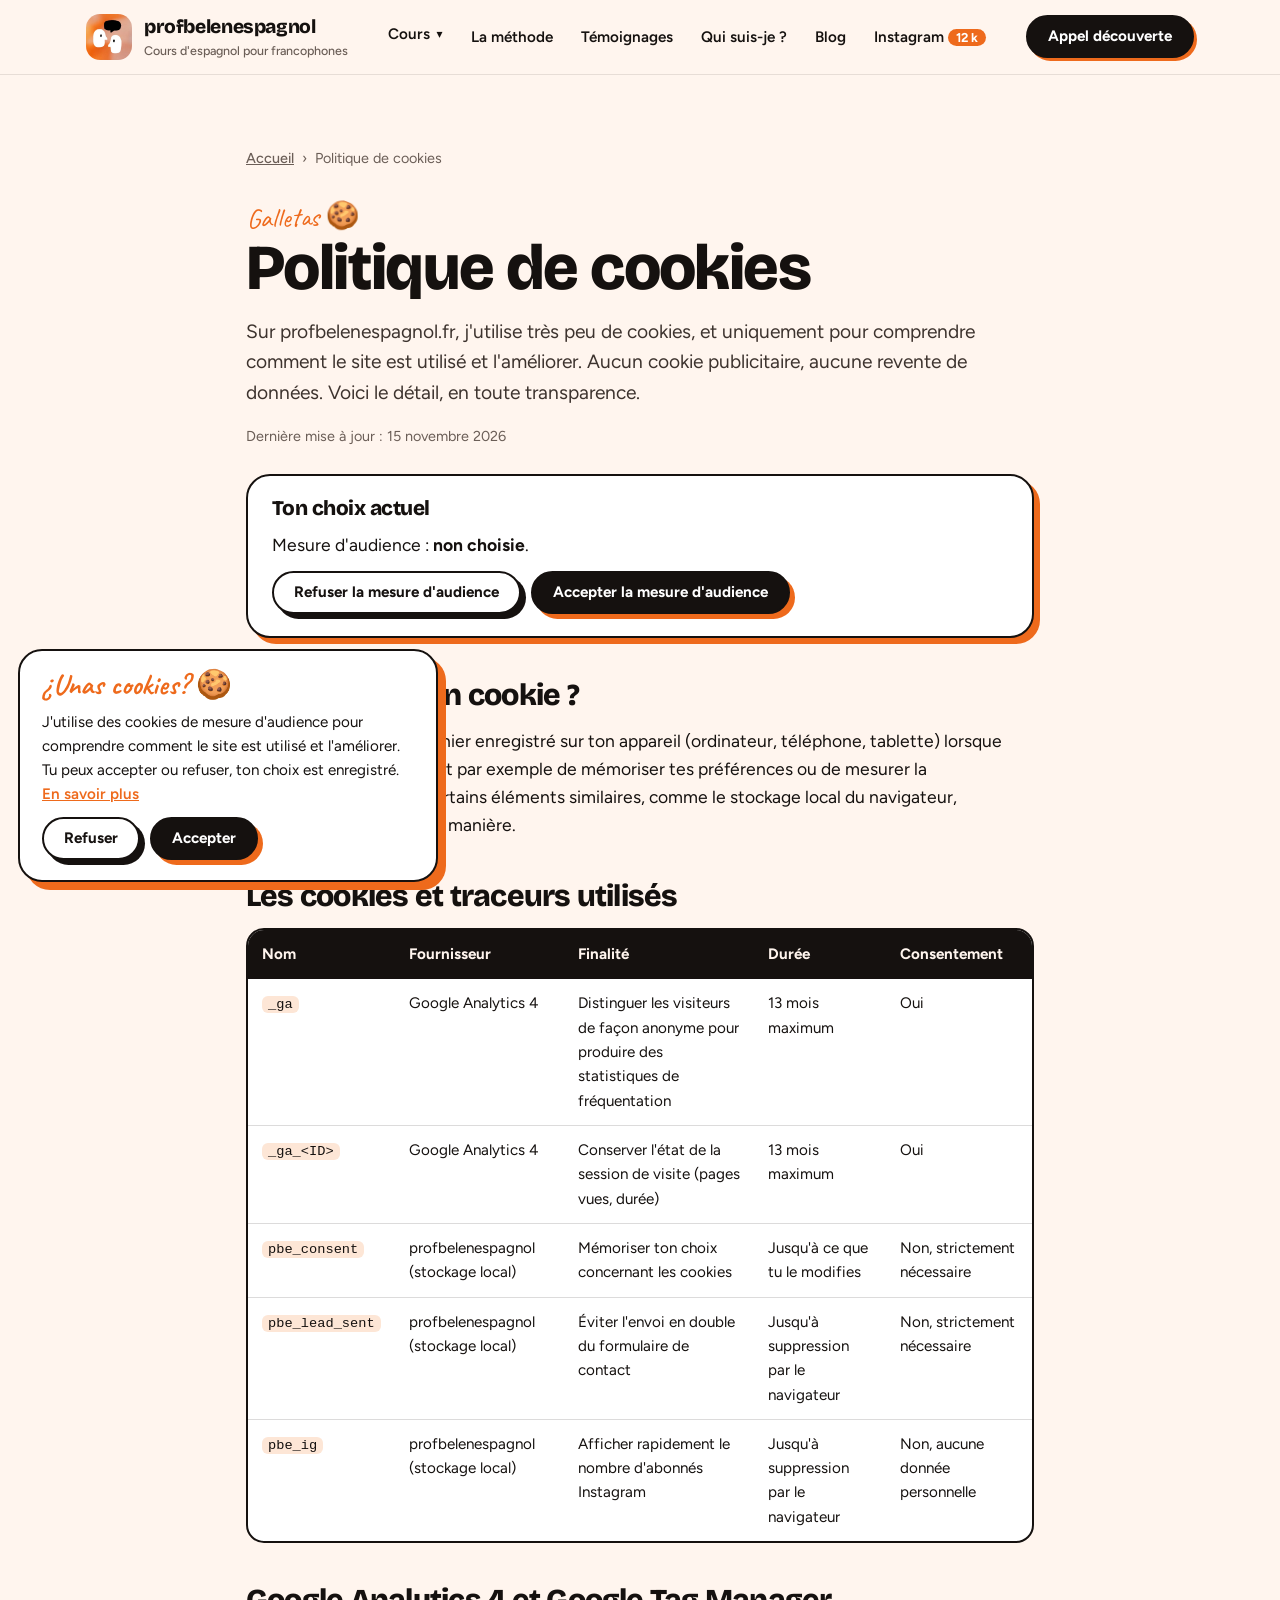
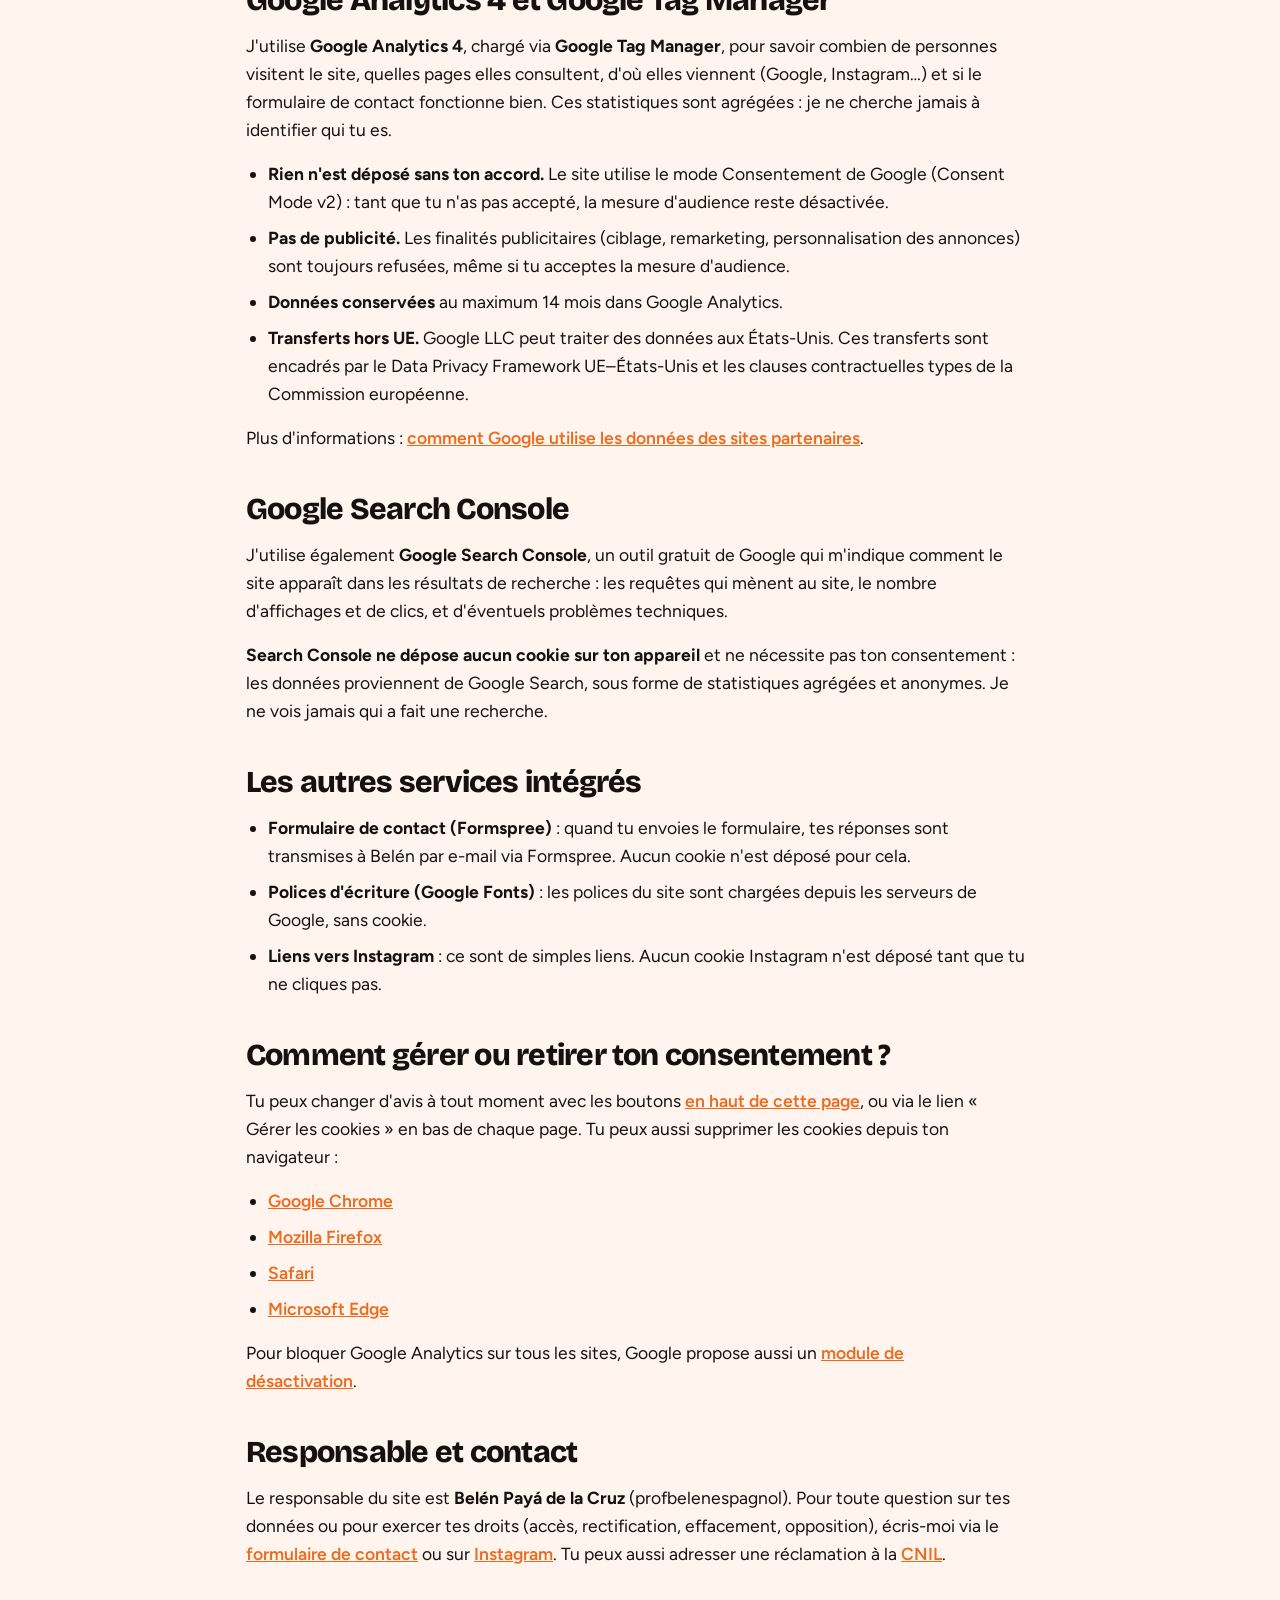
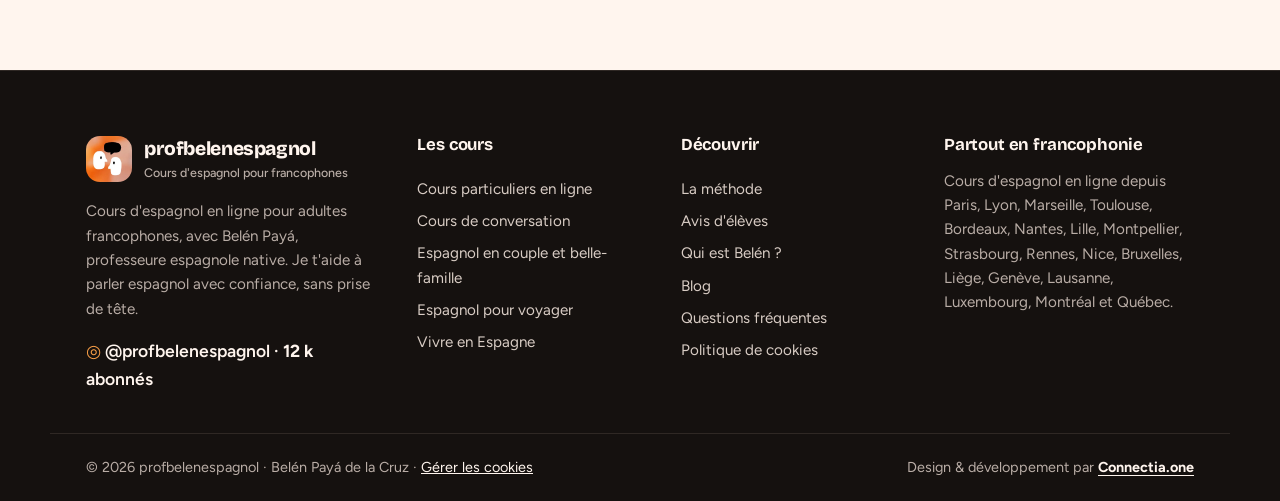
==== commit 981e6676: ".5 páginas de servicio + blog con 2 artículos + menú Cours/Blog + barra de secciones + SEO" ====
--- a/politique-cookies/index.html
+++ b/politique-cookies/index.html
@@ -19,7 +19,7 @@
 <meta name="viewport" content="width=device-width, initial-scale=1">
 <!-- SEO:START -->
 <title>Politique de cookies · profbelenespagnol</title>
-<meta name="description" content="Cookies utilisés sur profbelenespagnol.fr : mesure d&#x27;audience Google Analytics 4 via Google Tag Manager (avec consentement), Google Search Console sans cookie, et comment gérer ton choix.">
+<meta name="description" content="Cookies de profbelenespagnol.fr : Google Analytics 4 via Tag Manager (avec consentement), Search Console sans cookie, et comment gérer ton choix.">
 <meta name="robots" content="index, follow, max-image-preview:large, max-snippet:-1, max-video-preview:-1">
 <meta name="author" content="Belén Payá de la Cruz">
 <meta name="geo.region" content="FR">
@@ -41,7 +41,7 @@
 <meta property="og:site_name" content="profbelenespagnol · Belén Payá">
 <meta property="og:url" content="https://profbelenespagnol.fr/politique-cookies/">
 <meta property="og:title" content="Politique de cookies · profbelenespagnol">
-<meta property="og:description" content="Cookies utilisés sur profbelenespagnol.fr : mesure d&#x27;audience Google Analytics 4 via Google Tag Manager (avec consentement), Google Search Console sans cookie, et comment gérer ton choix.">
+<meta property="og:description" content="Cookies de profbelenespagnol.fr : Google Analytics 4 via Tag Manager (avec consentement), Search Console sans cookie, et comment gérer ton choix.">
 <meta property="og:image" content="https://profbelenespagnol.fr/img/og-cours-espagnol-en-ligne-francophones.jpg">
 <meta property="og:image:secure_url" content="https://profbelenespagnol.fr/img/og-cours-espagnol-en-ligne-francophones.jpg">
 <meta property="og:image:type" content="image/jpeg">
@@ -51,7 +51,7 @@
 <meta property="og:see_also" content="https://www.instagram.com/profbelenespagnol/">
 <meta name="twitter:card" content="summary_large_image">
 <meta name="twitter:title" content="Politique de cookies · profbelenespagnol">
-<meta name="twitter:description" content="Cookies utilisés sur profbelenespagnol.fr : mesure d&#x27;audience Google Analytics 4 via Google Tag Manager (avec consentement), Google Search Console sans cookie, et comment gérer ton choix.">
+<meta name="twitter:description" content="Cookies de profbelenespagnol.fr : Google Analytics 4 via Tag Manager (avec consentement), Search Console sans cookie, et comment gérer ton choix.">
 <meta name="twitter:image" content="https://profbelenespagnol.fr/img/og-cours-espagnol-en-ligne-francophones.jpg">
 <meta name="twitter:image:alt" content="Belén Payá, professeure d&#x27;espagnol en ligne pour francophones">
 <link rel="icon" href="/favicon.ico" sizes="any">
@@ -59,7 +59,6 @@
 <link rel="icon" type="image/png" sizes="16x16" href="/img/favicon-16.png">
 <link rel="icon" type="image/png" sizes="96x96" href="/img/favicon-96.png">
 <link rel="apple-touch-icon" sizes="180x180" href="/img/icon-180.png">
-<link rel="manifest" href="/site.webmanifest">
 <meta name="theme-color" content="#EE6A1C">
 <script type="application/ld+json">
 {
@@ -260,7 +259,7 @@
    "@id": "https://profbelenespagnol.fr/politique-cookies/#webpage",
    "url": "https://profbelenespagnol.fr/politique-cookies/",
    "name": "Politique de cookies · profbelenespagnol",
-   "description": "Cookies utilisés sur profbelenespagnol.fr : mesure d'audience Google Analytics 4 via Google Tag Manager (avec consentement), Google Search Console sans cookie, et comment gérer ton choix.",
+   "description": "Cookies de profbelenespagnol.fr : Google Analytics 4 via Tag Manager (avec consentement), Search Console sans cookie, et comment gérer ton choix.",
    "inLanguage": "fr-FR",
    "isPartOf": {
     "@id": "https://profbelenespagnol.fr/#website"
@@ -280,8 +279,8 @@
     "width": 1200,
     "height": 630
    },
-   "datePublished": "2026-11-15",
-   "dateModified": "2026-11-15",
+   "datePublished": "2026-11-15T10:00:00+01:00",
+   "dateModified": "2026-11-15T10:00:00+01:00",
    "keywords": "politique de cookies, Google Analytics, Google Search Console, consentement cookies",
    "breadcrumb": {
     "@id": "https://profbelenespagnol.fr/politique-cookies/#breadcrumb"
@@ -325,13 +324,22 @@
   <nav class="wrap nav" aria-label="Navigation principale">
     <a class="brand" href="../"><img src="../img/logo-profbelenespagnol.webp" alt="Logo profbelenespagnol : deux visages qui discutent" width="46" height="46"><span><b>profbelenespagnol</b><small>Cours d'espagnol pour francophones</small></span></a>
     <ul id="menu">
+      <li class="has-sub"><button type="button" class="sub-toggle" aria-expanded="false" aria-controls="submenu-cours">Cours</button>
+        <ul class="submenu" id="submenu-cours">
+          <li><a href="../cours-particuliers-espagnol-en-ligne/"><b>Cours particuliers en ligne</b><small>En visio, 100 % sur mesure</small></a></li>
+          <li><a href="../cours-conversation-espagnol/"><b>Cours de conversation</b><small>Pour débloquer l'oral</small></a></li>
+          <li><a href="../espagnol-couple-belle-famille/"><b>Espagnol en couple et belle-famille</b><small>Parler avec ceux que tu aimes</small></a></li>
+          <li><a href="../espagnol-pour-voyager/"><b>Espagnol pour voyager</b><small>Te débrouiller sans traducteur</small></a></li>
+          <li><a href="../espagnol-pour-vivre-en-espagne/"><b>Vivre en Espagne</b><small>Installation, retraite, quotidien</small></a></li>
+        </ul>
+      </li>
       <li><a href="../#methode">La méthode</a></li>
-      <li><a href="../#programmes">Programmes</a></li>
       <li><a href="../#temoignages">Témoignages</a></li>
       <li><a href="../#belen">Qui suis-je ?</a></li>
-      <li><a href="../#faq">FAQ</a></li>
+      <li><a href="../blog/">Blog</a></li>
+      <li><a class="nav-ig" href="../#instagram">Instagram <b class="ig-count">12 k</b></a></li>
     </ul>
-    <a class="btn btn-main" href="../#contact">Appel découverte</a>
+    <a class="btn btn-main" href="#contact">Appel découverte</a>
     <button class="burger" id="burger" aria-expanded="false" aria-controls="menu">Menu</button>
   </nav>
 </header>
@@ -407,7 +415,7 @@
 
 <div class="cookies" id="cookies" role="dialog" aria-labelledby="ck-t" aria-describedby="ck-d" hidden>
   <p class="hand" id="ck-t">¿Unas cookies? 🍪</p>
-  <p id="ck-d">J'utilise des cookies de mesure d'audience pour comprendre comment le site est utilisé et l'améliorer. Tu peux accepter ou refuser, ton choix est enregistré.</p>
+  <p id="ck-d">J'utilise des cookies de mesure d'audience pour comprendre comment le site est utilisé et l'améliorer. Tu peux accepter ou refuser, ton choix est enregistré. <a href="../politique-cookies/">En savoir plus</a></p>
   <div class="ck-btns"><button type="button" class="btn btn-light" id="ckNo">Refuser</button><button type="button" class="btn btn-main" id="ckYes">Accepter</button></div>
 </div>
 <footer class="site-footer">
@@ -415,25 +423,23 @@
     <div class="foot-brand">
       <a class="brand" href="../"><img src="../img/logo-profbelenespagnol.webp" alt="" width="46" height="46" loading="lazy"><span><b>profbelenespagnol</b><small>Cours d'espagnol pour francophones</small></span></a>
       <p>Cours d'espagnol en ligne pour adultes francophones, avec Belén Payá, professeure espagnole native. Je t'aide à parler espagnol avec confiance, sans prise de tête.</p>
-      <a class="foot-ig" href="https://www.instagram.com/profbelenespagnol/" rel="me noopener"><span aria-hidden="true">◎</span> @profbelenespagnol · <b>12 k</b> abonnés</a>
+      <a class="foot-ig" href="https://www.instagram.com/profbelenespagnol/" rel="me noopener"><span aria-hidden="true">◎</span> @profbelenespagnol · <b class="ig-count">12 k</b> abonnés</a>
     </div>
     <nav aria-label="Cours">
       <h3>Les cours</h3>
-      <a href="../#programmes">Cours d'espagnol en ligne pour adultes</a>
-      <a href="../#programmes">Cours de conversation en espagnol</a>
-      <a href="../#pour-qui">Espagnol pour voyager</a>
-      <a href="../#pour-qui">Espagnol pour son couple et sa belle-famille</a>
-      <a href="../#pour-qui">Espagnol pour s'installer en Espagne</a>
-      <a href="../#pour-qui">Espagnol pour le travail</a>
+      <a href="../cours-particuliers-espagnol-en-ligne/">Cours particuliers en ligne</a>
+      <a href="../cours-conversation-espagnol/">Cours de conversation</a>
+      <a href="../espagnol-couple-belle-famille/">Espagnol en couple et belle-famille</a>
+      <a href="../espagnol-pour-voyager/">Espagnol pour voyager</a>
+      <a href="../espagnol-pour-vivre-en-espagne/">Vivre en Espagne</a>
     </nav>
     <nav aria-label="Découvrir">
       <h3>Découvrir</h3>
       <a href="../#methode">La méthode</a>
       <a href="../#temoignages">Avis d'élèves</a>
       <a href="../#belen">Qui est Belén ?</a>
-      <a href="../#instagram">Instagram</a>
+      <a href="../blog/">Blog</a>
       <a href="../#faq">Questions fréquentes</a>
-      <a href="../#contact">Appel découverte gratuit</a>
       <a href="./" aria-current="page">Politique de cookies</a>
     </nav>
     <div>
@@ -447,27 +453,6 @@
   </div>
 </footer>
 
-<script>
-const burger = document.getElementById('burger'), menu = document.getElementById('menu');
-burger.addEventListener('click', () => burger.setAttribute('aria-expanded', menu.classList.toggle('open')));
-(function () {
-  const box = document.getElementById('cookies'), state = document.getElementById('ckState');
-  const read = () => { try { return JSON.parse(localStorage.getItem('pbe_consent') || 'null'); } catch (e) { return null; } };
-  const paint = () => { const c = read(); state.innerHTML = 'Mesure d\'audience : <b>' + (!c ? 'non choisie' : c.analytics_storage === 'granted' ? 'acceptée' : 'refusée') + '</b>.'; };
-  const set = ok => {
-    const v = ok ? 'granted' : 'denied';
-    const c = { analytics_storage: v, ad_storage: 'denied', ad_user_data: 'denied', ad_personalization: 'denied' };
-    gtag('consent', 'update', c);
-    try { localStorage.setItem('pbe_consent', JSON.stringify(c)); } catch (e) {}
-    dataLayer.push({ event: ok ? 'consent_granted' : 'consent_denied' });
-    box.hidden = true; paint();
-  };
-  if (!read()) box.hidden = false;
-  paint();
-  ['ckYes', 'pcYes'].forEach(id => document.getElementById(id).onclick = () => set(true));
-  ['ckNo', 'pcNo'].forEach(id => document.getElementById(id).onclick = () => set(false));
-  document.getElementById('ckOpen').onclick = () => { box.hidden = false; };
-})();
-</script>
+<script src="../js/site.js" defer></script>
 </body>
 </html>
--- a/css/site.css
+++ b/css/site.css
@@ -527,3 +527,134 @@
 .legal code { background: #fde6d6; padding: 1px 6px; border-radius: 6px; font-size: .9em; }
 .credit a { text-decoration: underline; text-underline-offset: 3px; }
 .cookies a { color: var(--orange); font-weight: 600; }
+
+/* ====== Sous-menu « Cours » ====== */
+.has-sub { position: relative; }
+.sub-toggle { display: flex; align-items: center; gap: 6px; background: none; border: 0; font: 600 .95rem var(--body); color: inherit; padding: 8px 11px; border-radius: 999px; cursor: pointer; white-space: nowrap; }
+.sub-toggle::after { content: "▾"; font-size: .75rem; transition: transform .25s; }
+.has-sub.open .sub-toggle::after, .has-sub:hover .sub-toggle::after { transform: rotate(180deg); }
+.sub-toggle:hover { background: color-mix(in srgb, var(--orange) 16%, transparent); }
+.submenu { position: absolute; top: calc(100% + 8px); left: -8px; min-width: 300px; list-style: none; margin: 0; padding: 10px; background: var(--blanco); border: 2px solid var(--tinta); border-radius: 20px; box-shadow: 6px 6px 0 var(--orange); display: grid; gap: 2px; opacity: 0; visibility: hidden; transform: translateY(-6px); transition: opacity .2s, transform .2s, visibility .2s; z-index: 60; }
+.has-sub:hover .submenu, .has-sub:focus-within .submenu, .has-sub.open .submenu { opacity: 1; visibility: visible; transform: none; }
+.submenu a { display: grid !important; gap: 1px; padding: 10px 12px !important; border-radius: 12px !important; white-space: normal !important; }
+.submenu a small { font-weight: 500; color: var(--gris); font-size: .8rem; }
+.submenu a:hover, .submenu a[aria-current="page"] { background: #fde6d6 !important; }
+.nav ul a[aria-current="page"] { color: var(--orange); }
+@media (max-width: 1180px) {
+  .has-sub .sub-toggle { font-size: 1.2rem; padding: 12px 8px; width: 100%; justify-content: space-between; }
+  .submenu { position: static; opacity: 1; visibility: visible; transform: none; box-shadow: none; border: 0; padding: 0 0 6px 12px; min-width: 0; display: none; background: transparent; }
+  .has-sub.open .submenu { display: grid; }
+  .has-sub:hover .submenu { display: none; } .has-sub.open:hover .submenu { display: grid; }
+  .submenu a { font-size: 1.05rem !important; padding: 8px !important; }
+}
+
+/* ====== Barre « tu es ici » ====== */
+.chapters { position: sticky; top: 74px; z-index: 45; background: color-mix(in srgb, var(--blanco) 92%, transparent); backdrop-filter: blur(10px); border-bottom: 1.5px solid color-mix(in srgb, var(--tinta) 12%, transparent); transform: translateY(-110%); opacity: 0; transition: transform .35s, opacity .35s; pointer-events: none; height: 0; overflow: visible; }
+.chapters.show { transform: none; opacity: 1; pointer-events: auto; height: auto; }
+.ch-inner { display: flex; align-items: center; gap: 14px; height: 46px; }
+.ch-here { flex: none; font-size: .78rem; font-weight: 700; color: var(--gris); text-transform: uppercase; letter-spacing: .06em; }
+.ch-current { display: none; font-weight: 700; color: var(--tinta); }
+.ch-list { display: flex; gap: 4px; overflow-x: auto; scrollbar-width: none; flex: 1; }
+.ch-list::-webkit-scrollbar { display: none; }
+.ch-list a { flex: none; text-decoration: none; font-size: .88rem; font-weight: 600; color: var(--gris); padding: 6px 12px; border-radius: 999px; transition: background .25s, color .25s; display: flex; align-items: center; gap: 6px; }
+.ch-list a::before { content: ""; width: 7px; height: 7px; border-radius: 50%; border: 1.5px solid currentColor; transition: background .25s; }
+.ch-list a.done { color: var(--tinta); }
+.ch-list a.done::before { background: var(--tinta); }
+.ch-list a.on { background: var(--orange); color: var(--blanco); }
+.ch-list a.on::before { background: var(--blanco); border-color: var(--blanco); }
+.ch-track { position: absolute; left: 0; right: 0; bottom: -1.5px; height: 3px; background: transparent; }
+.ch-fill { display: block; height: 100%; background: linear-gradient(90deg, var(--mandarina), var(--orange)); transform-origin: 0 50%; transform: scaleX(0); }
+@media (max-width: 700px) {
+  .chapters { top: 74px; }
+  .ch-here { display: none; }
+  .ch-list a:not(.on) { display: none; }
+  .ch-list a.on { background: transparent; color: var(--tinta); padding-left: 0; }
+  .ch-list a.on::before { background: var(--orange); border-color: var(--orange); }
+}
+@media (prefers-reduced-motion: reduce) { .chapters { transition: none; } }
+
+/* ====== Pages de service et blog ====== */
+.page-hero { padding: clamp(28px, 5vw, 56px) 0 clamp(48px, 6vw, 80px); position: relative; overflow: hidden; }
+.page-hero .blob { opacity: .4; }
+.ph-grid { position: relative; z-index: 1; display: grid; grid-template-columns: 1.2fr .8fr; gap: clamp(24px, 4vw, 56px); align-items: center; }
+.page-hero h1 { font-size: clamp(2.3rem, 5.6vw, 4.2rem); font-weight: 800; margin-top: 14px; }
+.page-hero h1 em { font-style: normal; color: var(--orange); }
+.page-hero .lead { margin: 22px 0 28px; color: #3d332e; }
+.ph-visual { position: relative; justify-self: center; width: min(100%, 420px); }
+.ph-visual img { border-radius: 28px; border: 2px solid var(--tinta); box-shadow: 10px 10px 0 var(--orange); transform: rotate(2deg); width: 100%; height: auto; }
+.ph-visual .chat { position: absolute; left: -12%; bottom: 10%; max-width: 240px; }
+.ph-visual .sticker { position: absolute; top: -18px; right: -10px; background: var(--tinta); color: var(--blanco); font-family: var(--hand); font-size: 1.5rem; padding: 6px 16px; border-radius: 999px; transform: rotate(6deg); }
+@media (max-width: 900px) { .ph-grid { grid-template-columns: 1fr; } .ph-visual { max-width: 380px; } .ph-visual .chat { left: -4%; } }
+.crumbs { margin-bottom: 6px; }
+.split { display: grid; grid-template-columns: 1fr 1fr; gap: clamp(28px, 5vw, 64px); align-items: center; }
+.split.rev > :first-child { order: 2; }
+.split img { border-radius: 22px; border: 2px solid var(--tinta); box-shadow: 8px 8px 0 var(--tinta); width: 100%; height: auto; }
+@media (max-width: 900px) { .split { grid-template-columns: 1fr; } .split.rev > :first-child { order: 0; } }
+.prose { display: grid; gap: 14px; max-width: 68ch; }
+.prose p, .prose li { font-size: 1.06rem; }
+.prose ul, .prose ol { margin: 0; padding-left: 22px; display: grid; gap: 8px; }
+.prose h2 { font-size: clamp(1.7rem, 3.6vw, 2.5rem); margin-top: 18px; }
+.prose h3 { font-size: 1.3rem; margin-top: 8px; }
+.prose a { color: var(--orange); font-weight: 600; }
+.checks { list-style: none !important; padding: 0 !important; }
+.checks li { padding-left: 34px; position: relative; }
+.checks li::before { content: "✓"; position: absolute; left: 0; top: 0; width: 24px; height: 24px; border-radius: 50%; background: var(--orange); color: var(--blanco); display: grid; place-items: center; font-weight: 800; font-size: .85rem; }
+.phrases { display: grid; grid-template-columns: repeat(2, 1fr); gap: 14px; }
+.phrase { background: var(--blanco); border: 2px solid var(--tinta); border-radius: 18px; padding: 16px 18px; display: grid; gap: 4px; }
+.phrase .es { font-family: var(--display); font-weight: 700; font-size: 1.15rem; }
+.phrase .fr { color: var(--gris); font-size: .95rem; }
+.phrase .ctx { font-family: var(--hand); color: var(--orange); font-size: 1.25rem; line-height: 1; }
+@media (max-width: 700px) { .phrases { grid-template-columns: 1fr; } }
+.quotes { display: grid; grid-template-columns: repeat(3, 1fr); gap: 18px; }
+.quotes .wa { flex: none; }
+@media (max-width: 900px) { .quotes { grid-template-columns: 1fr; } }
+.related { display: grid; grid-template-columns: repeat(3, 1fr); gap: 16px; }
+.related a { display: grid; gap: 6px; text-decoration: none; background: var(--blanco); border: 2px solid var(--tinta); border-radius: 20px; padding: 20px; transition: transform .3s cubic-bezier(.2,.9,.3,1.5), box-shadow .3s; }
+.related a:hover { transform: translateY(-5px) rotate(-1deg); box-shadow: 6px 6px 0 var(--orange); }
+.related b { font-family: var(--display); font-size: 1.15rem; }
+.related span { color: var(--gris); font-size: .95rem; }
+.related em { font-style: normal; font-weight: 700; color: var(--orange); font-size: .9rem; }
+@media (max-width: 900px) { .related { grid-template-columns: 1fr; } }
+.tldr { background: var(--blanco); border: 2px solid var(--tinta); border-radius: 22px; padding: 20px 22px; box-shadow: 6px 6px 0 var(--orange); display: grid; gap: 8px; }
+.tldr h2 { font-size: 1.2rem !important; margin: 0 !important; }
+.tldr ul { margin: 0; }
+/* Blog */
+.post-meta { display: flex; gap: 14px; flex-wrap: wrap; align-items: center; color: var(--gris); font-size: .95rem; margin-top: 14px; }
+.post-meta img { width: 40px; height: 40px; border-radius: 50%; object-fit: cover; object-position: top; border: 2px solid var(--tinta); }
+.article-wrap { display: grid; grid-template-columns: minmax(0, 1fr) 280px; gap: clamp(28px, 5vw, 64px); align-items: start; }
+.toc { position: sticky; top: 140px; background: var(--blanco); border: 2px solid var(--tinta); border-radius: 20px; padding: 18px; display: grid; gap: 8px; font-size: .92rem; }
+.toc b { font-family: var(--display); }
+.toc a { color: var(--gris); text-decoration: none; }
+.toc a:hover { color: var(--orange); }
+.toc .btn { justify-self: start; margin-top: 8px; padding: 12px 16px; font-size: .9rem; }
+@media (max-width: 1000px) { .article-wrap { grid-template-columns: 1fr; } .toc { position: static; } }
+.tablewrap { overflow-x: auto; border: 2px solid var(--tinta); border-radius: 18px; background: var(--blanco); }
+.tablewrap table { width: 100%; min-width: 560px; border-collapse: collapse; font-size: .97rem; }
+.tablewrap th { background: var(--tinta); color: var(--nube); text-align: left; padding: 11px 14px; }
+.tablewrap td { padding: 11px 14px; border-bottom: 1px solid color-mix(in srgb, var(--tinta) 14%, transparent); vertical-align: top; }
+.tablewrap tr:last-child td { border-bottom: 0; }
+.tablewrap td:first-child { font-weight: 700; font-family: var(--display); }
+.callout { background: #fde6d6; border-left: 5px solid var(--orange); border-radius: 0 16px 16px 0; padding: 16px 18px; }
+.author-box { display: grid; grid-template-columns: 90px 1fr; gap: 18px; align-items: center; background: var(--blanco); border: 2px solid var(--tinta); border-radius: 22px; padding: 18px; }
+.author-box img { width: 90px; height: 90px; border-radius: 50%; object-fit: cover; object-position: top; border: 2px solid var(--tinta); }
+.posts { display: grid; grid-template-columns: repeat(2, 1fr); gap: 22px; }
+.post-card { display: grid; text-decoration: none; background: var(--blanco); border: 2px solid var(--tinta); border-radius: 24px; overflow: hidden; transition: transform .3s cubic-bezier(.2,.9,.3,1.5), box-shadow .3s; }
+.post-card:hover { transform: translateY(-6px); box-shadow: 8px 8px 0 var(--orange); }
+.post-card img { aspect-ratio: 1200/630; object-fit: cover; width: 100%; height: auto; border-bottom: 2px solid var(--tinta); }
+.post-card div { padding: 20px 22px; display: grid; gap: 8px; }
+.post-card h2 { font-size: 1.45rem; }
+.post-card p { color: var(--gris); }
+.post-card small { font-weight: 700; color: var(--orange); }
+@media (max-width: 800px) { .posts { grid-template-columns: 1fr; } }
+.profile .more { font-weight: 700; color: var(--orange); text-decoration: none; margin-top: auto; }
+.profile .more:hover { text-decoration: underline; }
+.program .price a { color: inherit; font-weight: 700; }
+/* Correctif : le sous-menu reste en colonne (le .nav ul est en flex) */
+.nav ul.submenu { display: grid; flex-direction: column; gap: 2px; width: 320px; }
+.nav ul.submenu li { width: 100%; }
+@media (max-width: 1180px) {
+  .nav ul.submenu { display: none; width: auto; }
+  .nav .has-sub.open ul.submenu { display: grid; }
+  .nav .has-sub:hover ul.submenu { display: none; }
+  .nav .has-sub.open:hover ul.submenu { display: grid; }
+}
